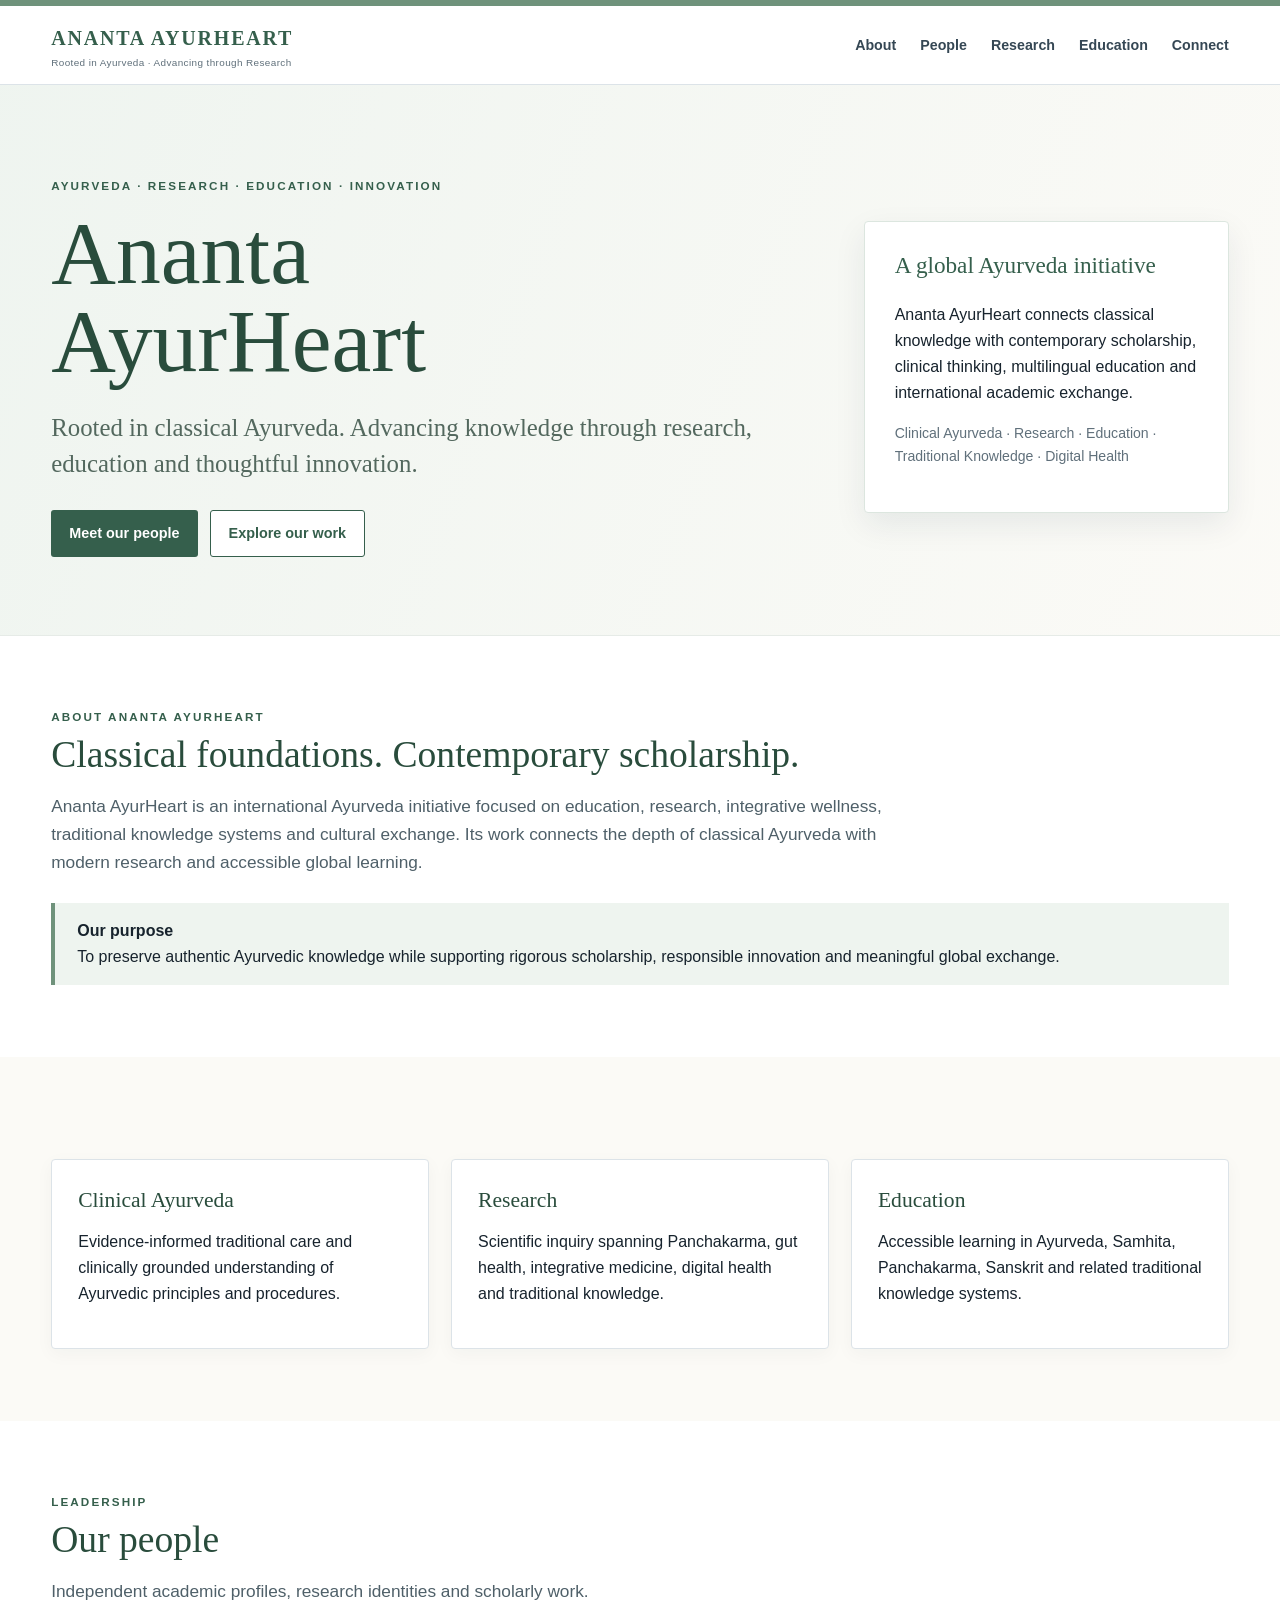
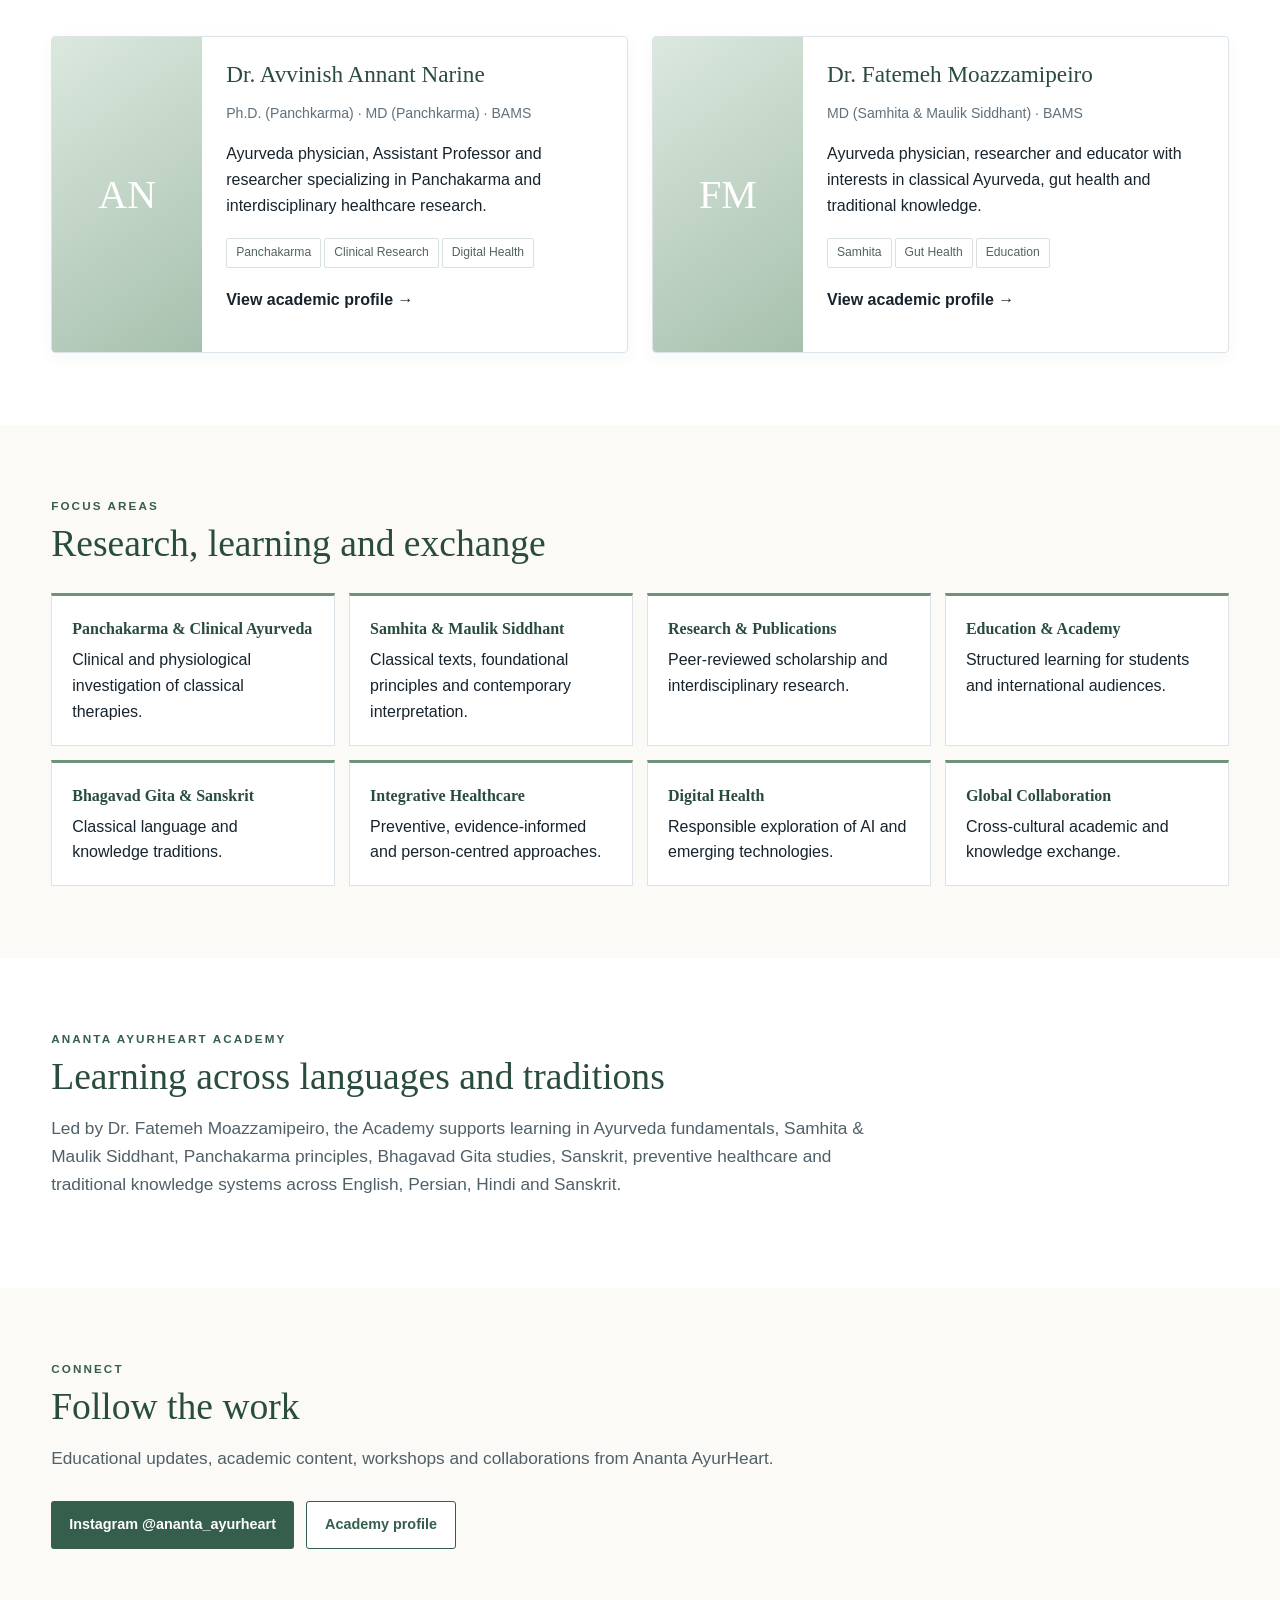
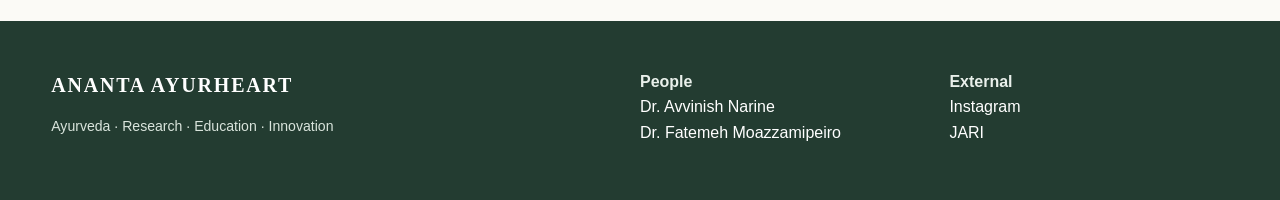
==== index.html @ 085b6bf8 "Add files via upload" ====
<!doctype html><html lang="en"><head><meta charset="utf-8"><meta name="viewport" content="width=device-width,initial-scale=1"><title>Ananta AyurHeart | Ayurveda, Research, Education & Innovation</title><meta name="description" content="Ananta AyurHeart is an Ayurveda initiative advancing education, research, integrative wellness, traditional knowledge and international academic exchange."><link rel="canonical" href="https://ananta-ayurheart.pages.dev/"><link rel="stylesheet" href="styles.css"><meta property="og:title" content="Ananta AyurHeart"><meta property="og:description" content="Rooted in Ayurveda. Advancing through research, education and innovation."><meta property="og:type" content="website"><meta property="og:url" content="https://ananta-ayurheart.pages.dev/"><script type="application/ld+json">{"@context":"https://schema.org","@type":"Organization","@id":"https://ananta-ayurheart.pages.dev/#organization","name":"Ananta AyurHeart","url":"https://ananta-ayurheart.pages.dev/","description":"Ayurveda initiative focused on education, research, integrative wellness, traditional knowledge and international academic exchange.","sameAs":["https://www.instagram.com/ananta_ayurheart/"],"founder":{"@id":"https://ananta-ayurheart.pages.dev/fatemeh-moazzamipeiro.html#person"},"member":[{"@id":"https://ananta-ayurheart.pages.dev/avvinish-annant-narine.html#person"},{"@id":"https://ananta-ayurheart.pages.dev/fatemeh-moazzamipeiro.html#person"}]}</script></head><body><div class="topbar"></div><nav class="nav"><div class="wrap navin"><a class="brand" href="index.html">ANANTA AYURHEART<small>Rooted in Ayurveda · Advancing through Research</small></a><div class="navlinks"><a href="#about">About</a><a href="#people">People</a><a href="#research">Research</a><a href="#academy">Education</a><a href="#contact">Connect</a></div></div></nav><header class="hero"><div class="wrap hero-grid"><div><div class="eyebrow">Ayurveda · Research · Education · Innovation</div><h1>Ananta<br>AyurHeart</h1><p class="deck">Rooted in classical Ayurveda. Advancing knowledge through research, education and thoughtful innovation.</p><div class="btns"><a class="btn" href="#people">Meet our people</a><a class="btn alt" href="#research">Explore our work</a></div></div><aside class="hero-panel"><h3>A global Ayurveda initiative</h3><p>Ananta AyurHeart connects classical knowledge with contemporary scholarship, clinical thinking, multilingual education and international academic exchange.</p><p class="small">Clinical Ayurveda · Research · Education · Traditional Knowledge · Digital Health</p></aside></div></header><main><section id="about"><div class="wrap"><div class="eyebrow">About Ananta AyurHeart</div><h2 class="section-title">Classical foundations. Contemporary scholarship.</h2><p class="lead">Ananta AyurHeart is an international Ayurveda initiative focused on education, research, integrative wellness, traditional knowledge systems and cultural exchange. Its work connects the depth of classical Ayurveda with modern research and accessible global learning.</p><div class="quote"><b>Our purpose</b><br>To preserve authentic Ayurvedic knowledge while supporting rigorous scholarship, responsible innovation and meaningful global exchange.</div></div></section><section class="soft"><div class="wrap"><div class="grid3"><div class="card"><h3>Clinical Ayurveda</h3><p>Evidence-informed traditional care and clinically grounded understanding of Ayurvedic principles and procedures.</p></div><div class="card"><h3>Research</h3><p>Scientific inquiry spanning Panchakarma, gut health, integrative medicine, digital health and traditional knowledge.</p></div><div class="card"><h3>Education</h3><p>Accessible learning in Ayurveda, Samhita, Panchakarma, Sanskrit and related traditional knowledge systems.</p></div></div></div></section><section id="people"><div class="wrap"><div class="eyebrow">Leadership</div><h2 class="section-title">Our people</h2><p class="lead">Independent academic profiles, research identities and scholarly work.</p><div class="people"><div class="card person-card"><div class="person-photo">AN</div><div class="person-copy"><h3>Dr. Avvinish Annant Narine</h3><p class="small">Ph.D. (Panchkarma) · MD (Panchkarma) · BAMS</p><p>Ayurveda physician, Assistant Professor and researcher specializing in Panchakarma and interdisciplinary healthcare research.</p><span class="tag">Panchakarma</span><span class="tag">Clinical Research</span><span class="tag">Digital Health</span><p><a href="avvinish-annant-narine.html"><b>View academic profile →</b></a></p></div></div><div class="card person-card"><div class="person-photo">FM</div><div class="person-copy"><h3>Dr. Fatemeh Moazzamipeiro</h3><p class="small">MD (Samhita & Maulik Siddhant) · BAMS</p><p>Ayurveda physician, researcher and educator with interests in classical Ayurveda, gut health and traditional knowledge.</p><span class="tag">Samhita</span><span class="tag">Gut Health</span><span class="tag">Education</span><p><a href="fatemeh-moazzamipeiro.html"><b>View academic profile →</b></a></p></div></div></div></div></section><section id="research" class="soft"><div class="wrap"><div class="eyebrow">Focus areas</div><h2 class="section-title">Research, learning and exchange</h2><div class="focus-grid"><div class="focus"><b>Panchakarma & Clinical Ayurveda</b>Clinical and physiological investigation of classical therapies.</div><div class="focus"><b>Samhita & Maulik Siddhant</b>Classical texts, foundational principles and contemporary interpretation.</div><div class="focus"><b>Research & Publications</b>Peer-reviewed scholarship and interdisciplinary research.</div><div class="focus"><b>Education & Academy</b>Structured learning for students and international audiences.</div><div class="focus"><b>Bhagavad Gita & Sanskrit</b>Classical language and knowledge traditions.</div><div class="focus"><b>Integrative Healthcare</b>Preventive, evidence-informed and person-centred approaches.</div><div class="focus"><b>Digital Health</b>Responsible exploration of AI and emerging technologies.</div><div class="focus"><b>Global Collaboration</b>Cross-cultural academic and knowledge exchange.</div></div></div></section><section id="academy"><div class="wrap"><div class="eyebrow">Ananta AyurHeart Academy</div><h2 class="section-title">Learning across languages and traditions</h2><p class="lead">Led by Dr. Fatemeh Moazzamipeiro, the Academy supports learning in Ayurveda fundamentals, Samhita & Maulik Siddhant, Panchakarma principles, Bhagavad Gita studies, Sanskrit, preventive healthcare and traditional knowledge systems across English, Persian, Hindi and Sanskrit.</p></div></section><section id="contact" class="soft"><div class="wrap"><div class="eyebrow">Connect</div><h2 class="section-title">Follow the work</h2><p class="lead">Educational updates, academic content, workshops and collaborations from Ananta AyurHeart.</p><div class="btns"><a class="btn" href="https://www.instagram.com/ananta_ayurheart/" rel="me">Instagram @ananta_ayurheart</a><a class="btn alt" href="https://jari.science/index.php/jari/academy">Academy profile</a></div></div></section></main><footer class="footer"><div class="wrap footgrid"><div><div class="brand" style="color:white">ANANTA AYURHEART</div><p class="small" style="color:#d9e4dc">Ayurveda · Research · Education · Innovation</p></div><div><b>People</b><br><a href="avvinish-annant-narine.html">Dr. Avvinish Narine</a><br><a href="fatemeh-moazzamipeiro.html">Dr. Fatemeh Moazzamipeiro</a></div><div><b>External</b><br><a href="https://www.instagram.com/ananta_ayurheart/">Instagram</a><br><a href="https://jari.science/">JARI</a></div></div></footer></body></html>
---- styles.css ----
:root{--green:#6f927b;--green-deep:#355f4c;--green-pale:#eef4ef;--blue:#0d4f87;--blue-deep:#07365e;--blue-pale:#eef5fb;--ink:#17232d;--muted:#60707b;--paper:#fff;--cream:#fbfaf6;--line:#dce3e8;--gold:#b59a62;--shadow:0 12px 32px rgba(19,43,60,.08)}*{box-sizing:border-box}html{scroll-behavior:smooth}body{margin:0;font-family:Arial,Helvetica,sans-serif;color:var(--ink);background:#fff;line-height:1.62}a{color:inherit;text-decoration:none}a:hover{text-decoration:underline}.wrap{width:min(1180px,92%);margin:auto}.topbar{height:6px;background:var(--green)}.profile-page .topbar{background:var(--blue)}.nav{position:sticky;top:0;z-index:30;background:rgba(255,255,255,.97);border-bottom:1px solid var(--line);backdrop-filter:blur(12px)}.navin{min-height:76px;display:flex;align-items:center;justify-content:space-between;gap:28px}.brand{font-family:Georgia,serif;font-size:1.25rem;letter-spacing:.09em;color:var(--green-deep);font-weight:700}.profile-page .brand{color:var(--blue-deep)}.brand small{display:block;font:500 .62rem Arial,sans-serif;letter-spacing:.04em;color:var(--muted);margin-top:2px}.navlinks{display:flex;gap:24px;font-size:.89rem;font-weight:600;color:#354754}.navlinks a{padding:28px 0 24px;border-bottom:3px solid transparent}.navlinks a:hover{border-color:var(--green);text-decoration:none}.profile-page .navlinks a:hover{border-color:var(--blue)}.hero{background:linear-gradient(110deg,rgba(238,244,239,.96),rgba(251,250,246,.94));padding:92px 0 78px;border-bottom:1px solid #e6ebe7}.hero-grid{display:grid;grid-template-columns:1.35fr .65fr;gap:54px;align-items:center}.eyebrow{text-transform:uppercase;letter-spacing:.18em;font-size:.73rem;font-weight:800;color:var(--green-deep)}.hero h1{font:500 clamp(3.2rem,7vw,6.5rem)/.98 Georgia,serif;color:#294c3c;margin:.15em 0}.hero .deck{font:400 clamp(1.2rem,2vw,1.55rem)/1.45 Georgia,serif;color:#53685e;max-width:760px}.hero-panel{background:white;border:1px solid #dce6df;border-radius:4px;padding:30px;box-shadow:var(--shadow)}.hero-panel h3{font:500 1.45rem Georgia,serif;color:var(--green-deep);margin-top:0}.btns{display:flex;gap:12px;flex-wrap:wrap;margin-top:28px}.btn{display:inline-flex;align-items:center;gap:7px;padding:11px 18px;border-radius:3px;background:var(--green-deep);color:white;font-weight:700;font-size:.9rem}.btn.alt{background:white;color:var(--green-deep);border:1px solid var(--green-deep)}section{padding:72px 0}.soft{background:var(--cream)}.section-title{font:500 2.35rem Georgia,serif;color:#294c3c;margin:.15em 0 .3em}.lead{font-size:1.08rem;color:#4f6069;max-width:850px}.grid3{display:grid;grid-template-columns:repeat(3,1fr);gap:22px;margin-top:30px}.card{border:1px solid var(--line);background:white;border-radius:4px;padding:26px;box-shadow:0 5px 18px rgba(25,45,58,.04)}.card h3{font:500 1.35rem Georgia,serif;color:#294c3c;margin:.1em 0 .55em}.people{display:grid;grid-template-columns:1fr 1fr;gap:24px;margin-top:30px}.person-card{display:grid;grid-template-columns:150px 1fr;gap:24px;padding:0;overflow:hidden}.person-photo,.profile-photo{background:linear-gradient(145deg,#dbe8de,#a7c0ae);display:flex;align-items:center;justify-content:center;color:white;font:500 2.5rem Georgia,serif}.person-photo{min-height:230px}.person-copy{padding:24px 24px 24px 0}.person-copy h3{font:500 1.45rem Georgia,serif;margin:0;color:#294c3c}.small{font-size:.88rem;color:var(--muted)}.tag{display:inline-block;padding:4px 9px;border:1px solid #d8e1db;border-radius:2px;font-size:.76rem;margin:3px 3px 3px 0;color:#50665a}.focus-grid{display:grid;grid-template-columns:repeat(4,1fr);gap:14px;margin-top:28px}.focus{border-top:3px solid var(--green);padding:20px;background:#fff;border-left:1px solid var(--line);border-right:1px solid var(--line);border-bottom:1px solid var(--line)}.focus b{display:block;font-family:Georgia,serif;color:#294c3c;margin-bottom:5px}.quote{border-left:4px solid var(--green);padding:15px 22px;background:var(--green-pale);margin-top:26px}.footer{background:#233c31;color:#e9f0eb;padding:48px 0}.footer a{color:white}.footgrid{display:grid;grid-template-columns:2fr 1fr 1fr;gap:30px}
/* Stanford-inspired profile architecture */.profile-page{background:#fff}.profile-mast{background:linear-gradient(115deg,var(--blue-deep),var(--blue));color:white;padding:46px 0 38px}.crumb{font-size:.82rem;opacity:.82;margin-bottom:14px}.profile-mast h1{font:500 clamp(2.4rem,5vw,4.4rem)/1.05 Georgia,serif;margin:.08em 0}.profile-mast .subtitle{font-size:1.08rem;opacity:.95}.profile-shell{display:grid;grid-template-columns:300px 1fr;gap:48px;align-items:start;padding-top:46px}.profile-photo{width:100%;aspect-ratio:4/5;background:linear-gradient(145deg,#d8e8f5,#79a9cf);font-size:4rem;border:1px solid #d2dfe9}.photo-note{font-size:.76rem;color:#7a8790;margin-top:8px}.facts{border-top:4px solid var(--blue);margin-top:22px}.fact{padding:13px 0;border-bottom:1px solid var(--line);font-size:.92rem}.fact b{display:block;text-transform:uppercase;letter-spacing:.08em;color:var(--blue-deep);font-size:.72rem;margin-bottom:2px}.profile-links{display:grid;grid-template-columns:1fr 1fr;gap:8px;margin-top:18px}.profile-link{border:1px solid #cbd9e4;padding:9px 10px;font-size:.78rem;font-weight:700;color:var(--blue);text-align:center;border-radius:3px}.profile-link:hover{background:var(--blue-pale);text-decoration:none}.profile-content{min-width:0}.profile-intro{font:400 1.2rem/1.65 Georgia,serif;color:#364b59;border-bottom:1px solid var(--line);padding-bottom:28px}.tabs{display:flex;gap:24px;border-bottom:1px solid var(--line);position:sticky;top:76px;background:#fff;z-index:15;padding-top:3px;overflow:auto}.tabs a{white-space:nowrap;padding:15px 0 12px;font-size:.83rem;font-weight:700;color:#4d6170;border-bottom:3px solid transparent}.tabs a:hover{border-color:var(--blue);text-decoration:none;color:var(--blue)}.profile-content h2{font:500 1.9rem Georgia,serif;color:var(--blue-deep);margin:1.8em 0 .55em;padding-top:6px}.profile-content h3{font:500 1.2rem Georgia,serif;color:#274e6c}.research-list{display:grid;grid-template-columns:1fr 1fr;gap:10px 28px;padding:0;list-style:none}.research-list li{padding-left:18px;position:relative}.research-list li:before{content:'•';position:absolute;left:0;color:var(--blue);font-weight:900}.pub{padding:18px 0;border-bottom:1px solid var(--line)}.pub b{display:block;color:#243d50}.pub-meta{font-size:.87rem;color:var(--muted);margin-top:3px}.profile-page .footer{background:var(--blue-deep)}@media(max-width:850px){.navlinks{display:none}.hero-grid,.grid3,.people,.focus-grid,.profile-shell,.footgrid{grid-template-columns:1fr}.hero{padding:60px 0}.hero-panel{display:none}.person-card{grid-template-columns:110px 1fr}.person-photo{min-height:190px}.profile-shell{gap:20px}.profile-photo{max-width:280px}.tabs{top:76px}.research-list{grid-template-columns:1fr}}@media(max-width:520px){.person-card{grid-template-columns:1fr}.person-photo{min-height:260px}.person-copy{padding:22px}.profile-links{grid-template-columns:1fr}.hero h1{font-size:3.2rem}}
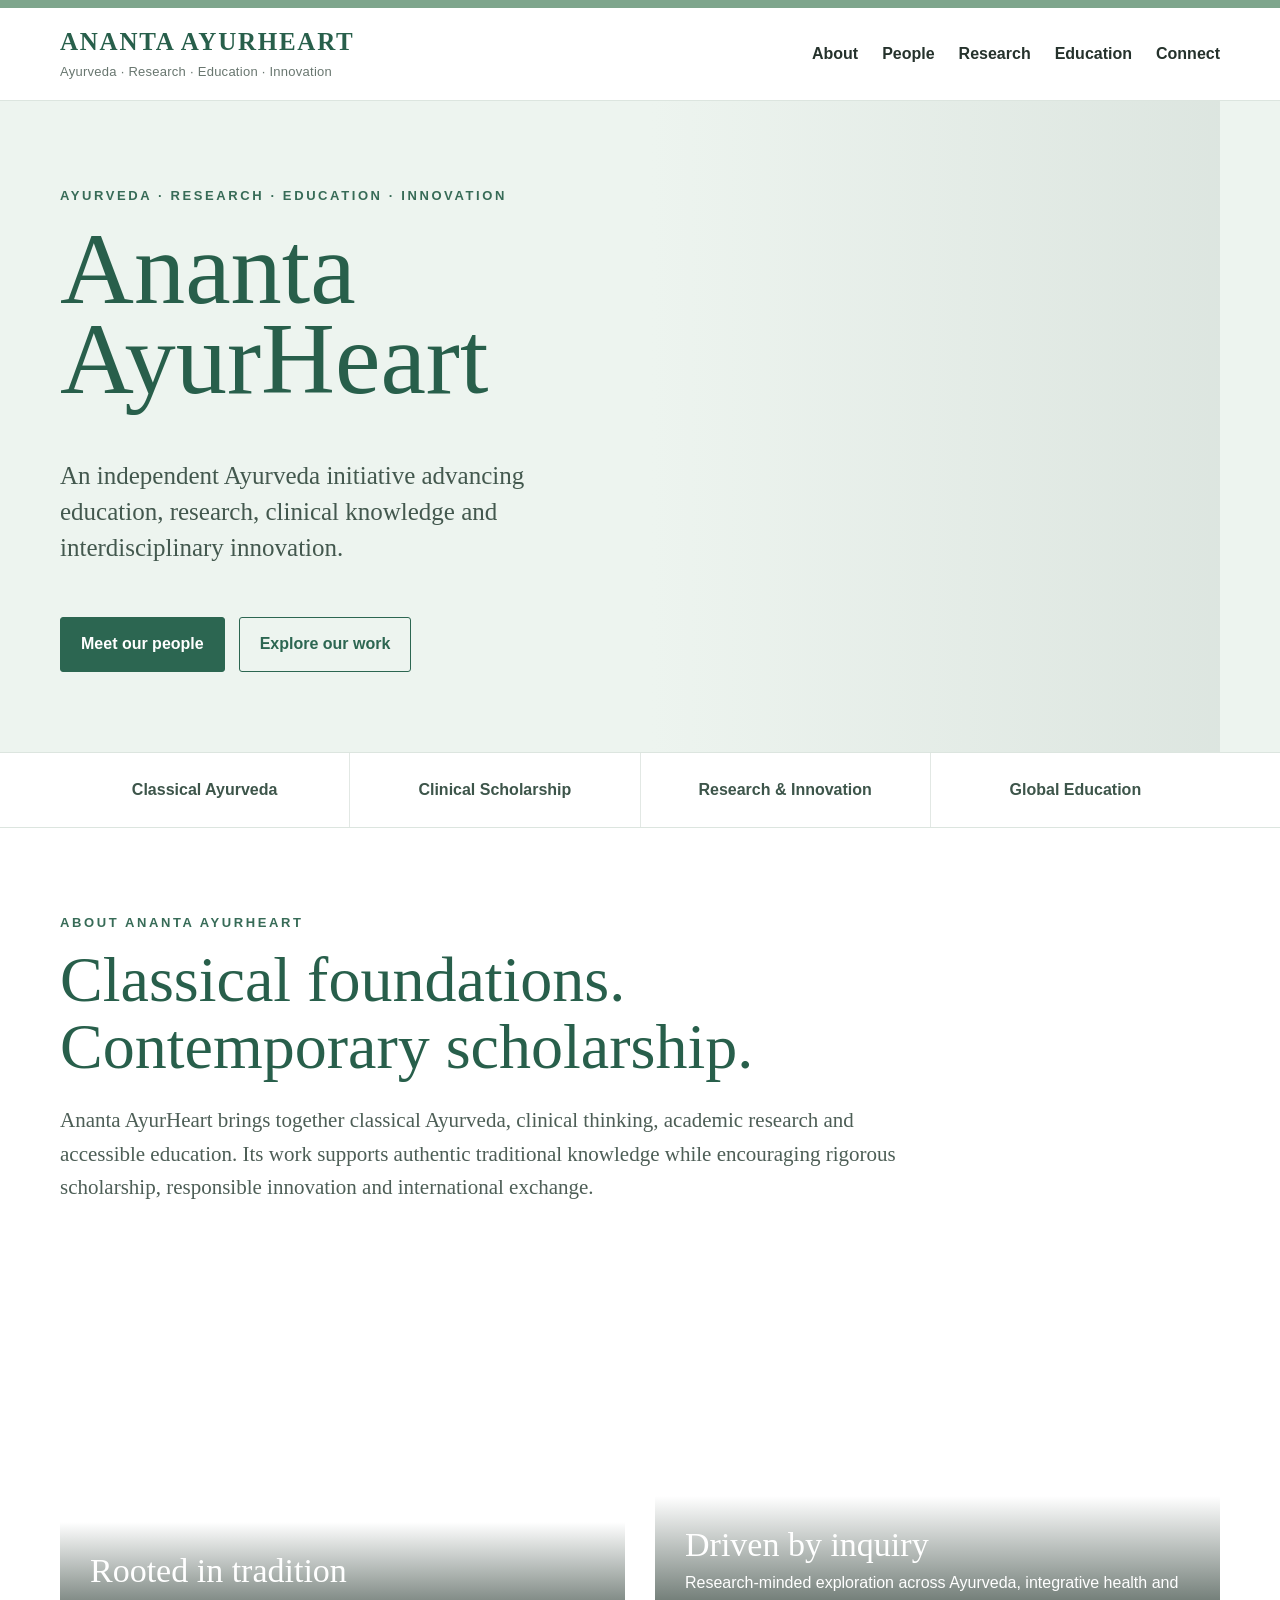
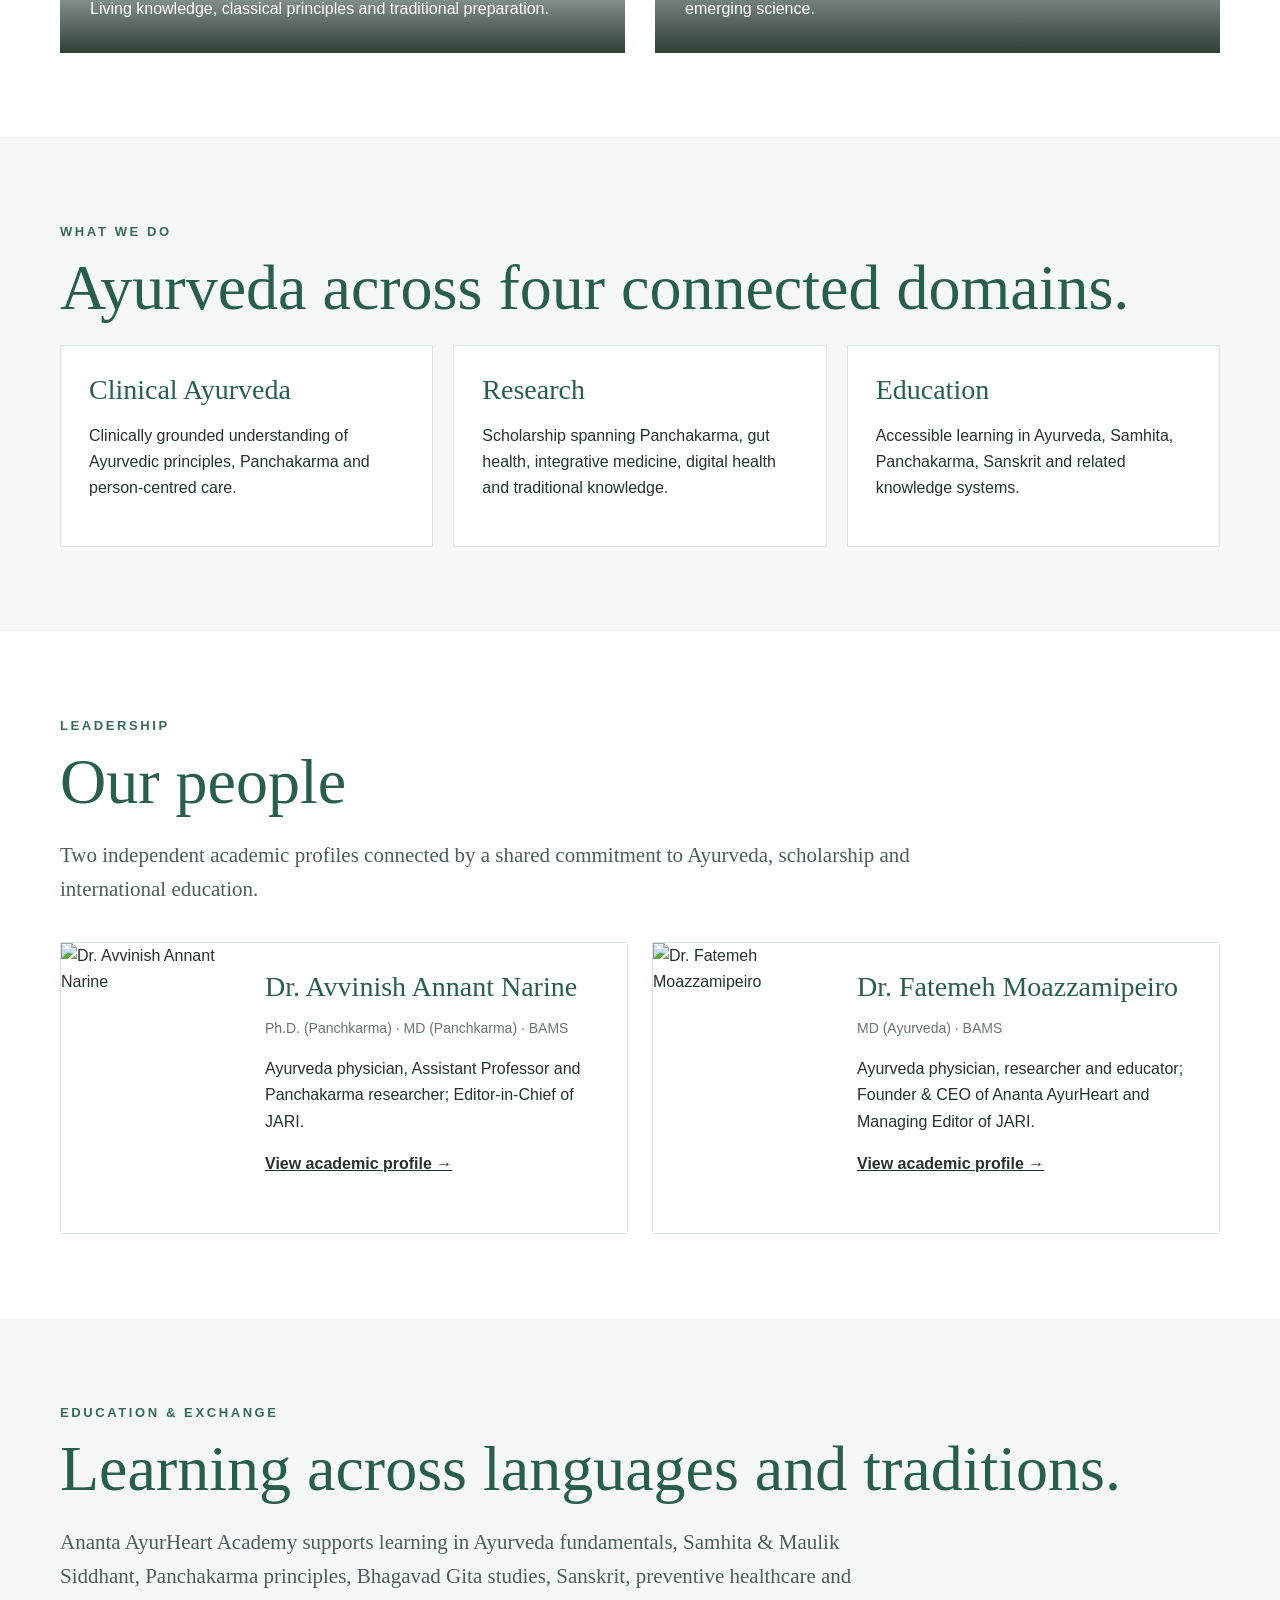
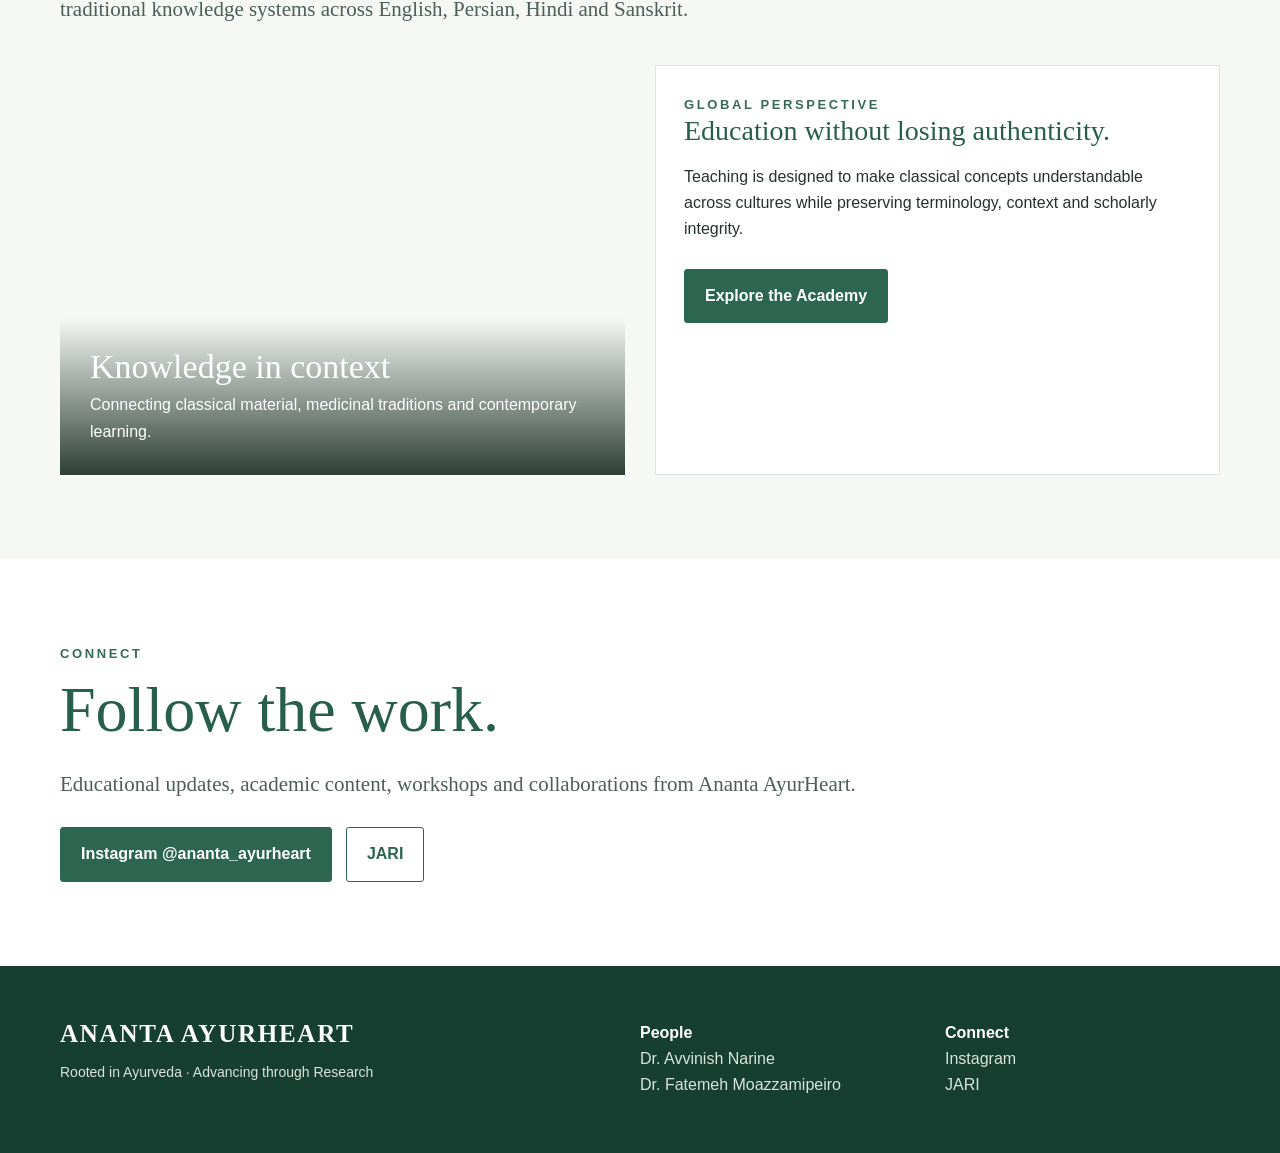
==== commit ea212fe7: "Deploy Ananta AyurHeart V5" ====
--- a/index.html
+++ b/index.html
@@ -1 +1 @@
-<!doctype html><html lang="en"><head><meta charset="utf-8"><meta name="viewport" content="width=device-width,initial-scale=1"><title>Ananta AyurHeart | Ayurveda, Research, Education & Innovation</title><meta name="description" content="Ananta AyurHeart is an Ayurveda initiative advancing education, research, integrative wellness, traditional knowledge and international academic exchange."><link rel="canonical" href="https://ananta-ayurheart.pages.dev/"><link rel="stylesheet" href="styles.css"><meta property="og:title" content="Ananta AyurHeart"><meta property="og:description" content="Rooted in Ayurveda. Advancing through research, education and innovation."><meta property="og:type" content="website"><meta property="og:url" content="https://ananta-ayurheart.pages.dev/"><script type="application/ld+json">{"@context":"https://schema.org","@type":"Organization","@id":"https://ananta-ayurheart.pages.dev/#organization","name":"Ananta AyurHeart","url":"https://ananta-ayurheart.pages.dev/","description":"Ayurveda initiative focused on education, research, integrative wellness, traditional knowledge and international academic exchange.","sameAs":["https://www.instagram.com/ananta_ayurheart/"],"founder":{"@id":"https://ananta-ayurheart.pages.dev/fatemeh-moazzamipeiro.html#person"},"member":[{"@id":"https://ananta-ayurheart.pages.dev/avvinish-annant-narine.html#person"},{"@id":"https://ananta-ayurheart.pages.dev/fatemeh-moazzamipeiro.html#person"}]}</script></head><body><div class="topbar"></div><nav class="nav"><div class="wrap navin"><a class="brand" href="index.html">ANANTA AYURHEART<small>Rooted in Ayurveda · Advancing through Research</small></a><div class="navlinks"><a href="#about">About</a><a href="#people">People</a><a href="#research">Research</a><a href="#academy">Education</a><a href="#contact">Connect</a></div></div></nav><header class="hero"><div class="wrap hero-grid"><div><div class="eyebrow">Ayurveda · Research · Education · Innovation</div><h1>Ananta<br>AyurHeart</h1><p class="deck">Rooted in classical Ayurveda. Advancing knowledge through research, education and thoughtful innovation.</p><div class="btns"><a class="btn" href="#people">Meet our people</a><a class="btn alt" href="#research">Explore our work</a></div></div><aside class="hero-panel"><h3>A global Ayurveda initiative</h3><p>Ananta AyurHeart connects classical knowledge with contemporary scholarship, clinical thinking, multilingual education and international academic exchange.</p><p class="small">Clinical Ayurveda · Research · Education · Traditional Knowledge · Digital Health</p></aside></div></header><main><section id="about"><div class="wrap"><div class="eyebrow">About Ananta AyurHeart</div><h2 class="section-title">Classical foundations. Contemporary scholarship.</h2><p class="lead">Ananta AyurHeart is an international Ayurveda initiative focused on education, research, integrative wellness, traditional knowledge systems and cultural exchange. Its work connects the depth of classical Ayurveda with modern research and accessible global learning.</p><div class="quote"><b>Our purpose</b><br>To preserve authentic Ayurvedic knowledge while supporting rigorous scholarship, responsible innovation and meaningful global exchange.</div></div></section><section class="soft"><div class="wrap"><div class="grid3"><div class="card"><h3>Clinical Ayurveda</h3><p>Evidence-informed traditional care and clinically grounded understanding of Ayurvedic principles and procedures.</p></div><div class="card"><h3>Research</h3><p>Scientific inquiry spanning Panchakarma, gut health, integrative medicine, digital health and traditional knowledge.</p></div><div class="card"><h3>Education</h3><p>Accessible learning in Ayurveda, Samhita, Panchakarma, Sanskrit and related traditional knowledge systems.</p></div></div></div></section><section id="people"><div class="wrap"><div class="eyebrow">Leadership</div><h2 class="section-title">Our people</h2><p class="lead">Independent academic profiles, research identities and scholarly work.</p><div class="people"><div class="card person-card"><div class="person-photo">AN</div><div class="person-copy"><h3>Dr. Avvinish Annant Narine</h3><p class="small">Ph.D. (Panchkarma) · MD (Panchkarma) · BAMS</p><p>Ayurveda physician, Assistant Professor and researcher specializing in Panchakarma and interdisciplinary healthcare research.</p><span class="tag">Panchakarma</span><span class="tag">Clinical Research</span><span class="tag">Digital Health</span><p><a href="avvinish-annant-narine.html"><b>View academic profile →</b></a></p></div></div><div class="card person-card"><div class="person-photo">FM</div><div class="person-copy"><h3>Dr. Fatemeh Moazzamipeiro</h3><p class="small">MD (Samhita & Maulik Siddhant) · BAMS</p><p>Ayurveda physician, researcher and educator with interests in classical Ayurveda, gut health and traditional knowledge.</p><span class="tag">Samhita</span><span class="tag">Gut Health</span><span class="tag">Education</span><p><a href="fatemeh-moazzamipeiro.html"><b>View academic profile →</b></a></p></div></div></div></div></section><section id="research" class="soft"><div class="wrap"><div class="eyebrow">Focus areas</div><h2 class="section-title">Research, learning and exchange</h2><div class="focus-grid"><div class="focus"><b>Panchakarma & Clinical Ayurveda</b>Clinical and physiological investigation of classical therapies.</div><div class="focus"><b>Samhita & Maulik Siddhant</b>Classical texts, foundational principles and contemporary interpretation.</div><div class="focus"><b>Research & Publications</b>Peer-reviewed scholarship and interdisciplinary research.</div><div class="focus"><b>Education & Academy</b>Structured learning for students and international audiences.</div><div class="focus"><b>Bhagavad Gita & Sanskrit</b>Classical language and knowledge traditions.</div><div class="focus"><b>Integrative Healthcare</b>Preventive, evidence-informed and person-centred approaches.</div><div class="focus"><b>Digital Health</b>Responsible exploration of AI and emerging technologies.</div><div class="focus"><b>Global Collaboration</b>Cross-cultural academic and knowledge exchange.</div></div></div></section><section id="academy"><div class="wrap"><div class="eyebrow">Ananta AyurHeart Academy</div><h2 class="section-title">Learning across languages and traditions</h2><p class="lead">Led by Dr. Fatemeh Moazzamipeiro, the Academy supports learning in Ayurveda fundamentals, Samhita & Maulik Siddhant, Panchakarma principles, Bhagavad Gita studies, Sanskrit, preventive healthcare and traditional knowledge systems across English, Persian, Hindi and Sanskrit.</p></div></section><section id="contact" class="soft"><div class="wrap"><div class="eyebrow">Connect</div><h2 class="section-title">Follow the work</h2><p class="lead">Educational updates, academic content, workshops and collaborations from Ananta AyurHeart.</p><div class="btns"><a class="btn" href="https://www.instagram.com/ananta_ayurheart/" rel="me">Instagram @ananta_ayurheart</a><a class="btn alt" href="https://jari.science/index.php/jari/academy">Academy profile</a></div></div></section></main><footer class="footer"><div class="wrap footgrid"><div><div class="brand" style="color:white">ANANTA AYURHEART</div><p class="small" style="color:#d9e4dc">Ayurveda · Research · Education · Innovation</p></div><div><b>People</b><br><a href="avvinish-annant-narine.html">Dr. Avvinish Narine</a><br><a href="fatemeh-moazzamipeiro.html">Dr. Fatemeh Moazzamipeiro</a></div><div><b>External</b><br><a href="https://www.instagram.com/ananta_ayurheart/">Instagram</a><br><a href="https://jari.science/">JARI</a></div></div></footer></body></html>+<!doctype html><html lang="en"><head><meta charset="utf-8"><meta name="viewport" content="width=device-width,initial-scale=1"><title>Ananta AyurHeart | Ayurveda Research, Education & Innovation</title><meta name="description" content="Ananta AyurHeart is an independent Ayurveda initiative advancing education, research, clinical knowledge, traditional knowledge and interdisciplinary innovation."><link rel="canonical" href="https://ananta-ayurheart.pages.dev/"><link rel="stylesheet" href="styles.css"><meta property="og:title" content="Ananta AyurHeart"><meta property="og:description" content="Rooted in Ayurveda. Advancing through research, education and innovation."><meta property="og:type" content="website"><meta property="og:url" content="https://ananta-ayurheart.pages.dev/"><meta property="og:image" content="https://images.unsplash.com/photo-1768729340164-7d83fe18384d?auto=format&fit=crop&fm=jpg&q=82&w=1800"><script type="application/ld+json">{"@context": "https://schema.org", "@type": "Organization", "@id": "https://ananta-ayurheart.pages.dev/#organization", "name": "Ananta AyurHeart", "url": "https://ananta-ayurheart.pages.dev/", "description": "Independent Ayurveda initiative advancing education, research, clinical knowledge and interdisciplinary innovation.", "sameAs": ["https://www.instagram.com/ananta_ayurheart/"], "founder": {"@id": "https://ananta-ayurheart.pages.dev/people/fatemeh-moazzamipeiro/#person"}, "member": [{"@id": "https://ananta-ayurheart.pages.dev/people/avvinish-annant-narine/#person"}, {"@id": "https://ananta-ayurheart.pages.dev/people/fatemeh-moazzamipeiro/#person"}]}</script></head><body><div class="topbar"></div><nav class="nav"><div class="wrap navin"><a class="brand" href="index.html">ANANTA AYURHEART<small>Ayurveda · Research · Education · Innovation</small></a><div class="navlinks"><a href="index.html#about">About</a><a href="index.html#people">People</a><a href="index.html#research">Research</a><a href="index.html#academy">Education</a><a href="index.html#contact">Connect</a></div></div></nav><header class="hero"><div class="wrap hero-grid"><div class="hero-copy"><div class="eyebrow">Ayurveda · Research · Education · Innovation</div><h1>Ananta<br>AyurHeart</h1><p class="deck">An independent Ayurveda initiative advancing education, research, clinical knowledge and interdisciplinary innovation.</p><div class="btns"><a class="btn" href="#people">Meet our people</a><a class="btn alt" href="#research">Explore our work</a></div></div><div class="hero-image" role="img" aria-label="Turmeric roots, leaves and powder representing Ayurveda" style="background-image:url('https://images.unsplash.com/photo-1768729340164-7d83fe18384d?auto=format&fit=crop&fm=jpg&q=82&w=1800')"></div></div></header><div class="trust"><div class="wrap"><div>Classical Ayurveda</div><div>Clinical Scholarship</div><div>Research & Innovation</div><div>Global Education</div></div></div><main><section id="about"><div class="wrap"><div class="eyebrow">About Ananta AyurHeart</div><h2 class="section-title">Classical foundations.<br>Contemporary scholarship.</h2><p class="lead">Ananta AyurHeart brings together classical Ayurveda, clinical thinking, academic research and accessible education. Its work supports authentic traditional knowledge while encouraging rigorous scholarship, responsible innovation and international exchange.</p><div class="editorial-grid"><div class="image-card" style="background-image:url('https://images.unsplash.com/photo-1768729340731-85e386e62529?auto=format&fit=crop&fm=jpg&q=80&w=1200')"><div class="caption"><h3>Rooted in tradition</h3><div>Living knowledge, classical principles and traditional preparation.</div></div></div><div class="image-card" style="background-image:url('https://images.unsplash.com/photo-1631556760585-2e846196d5a9?auto=format&fit=crop&fm=jpg&q=80&w=1200')"><div class="caption"><h3>Driven by inquiry</h3><div>Research-minded exploration across Ayurveda, integrative health and emerging science.</div></div></div></div></div></section><section class="soft" id="research"><div class="wrap"><div class="eyebrow">What we do</div><h2 class="section-title">Ayurveda across four connected domains.</h2><div class="grid3"><div class="card"><h3>Clinical Ayurveda</h3><p>Clinically grounded understanding of Ayurvedic principles, Panchakarma and person-centred care.</p></div><div class="card"><h3>Research</h3><p>Scholarship spanning Panchakarma, gut health, integrative medicine, digital health and traditional knowledge.</p></div><div class="card"><h3>Education</h3><p>Accessible learning in Ayurveda, Samhita, Panchakarma, Sanskrit and related knowledge systems.</p></div></div></div></section><section id="people"><div class="wrap"><div class="eyebrow">Leadership</div><h2 class="section-title">Our people</h2><p class="lead">Two independent academic profiles connected by a shared commitment to Ayurveda, scholarship and international education.</p><div class="people"><div class="card person-card"><div class="person-photo"><img src="assets/images/avvinish-annant-narine.jpg" alt="Dr. Avvinish Annant Narine"></div><div class="person-copy"><h3>Dr. Avvinish Annant Narine</h3><p class="small">Ph.D. (Panchkarma) · MD (Panchkarma) · BAMS</p><p>Ayurveda physician, Assistant Professor and Panchakarma researcher; Editor-in-Chief of JARI.</p><p><a href="people/avvinish-annant-narine/"><b>View academic profile →</b></a></p></div></div><div class="card person-card"><div class="person-photo"><img src="assets/images/fatemeh-moazzamipeiro.png" alt="Dr. Fatemeh Moazzamipeiro"></div><div class="person-copy"><h3>Dr. Fatemeh Moazzamipeiro</h3><p class="small">MD (Ayurveda) · BAMS</p><p>Ayurveda physician, researcher and educator; Founder & CEO of Ananta AyurHeart and Managing Editor of JARI.</p><p><a href="people/fatemeh-moazzamipeiro/"><b>View academic profile →</b></a></p></div></div></div></div></section><section id="academy" class="soft"><div class="wrap"><div class="eyebrow">Education & exchange</div><h2 class="section-title">Learning across languages and traditions.</h2><p class="lead">Ananta AyurHeart Academy supports learning in Ayurveda fundamentals, Samhita & Maulik Siddhant, Panchakarma principles, Bhagavad Gita studies, Sanskrit, preventive healthcare and traditional knowledge systems across English, Persian, Hindi and Sanskrit.</p><div class="editorial-grid"><div class="image-card" style="background-image:url('https://images.unsplash.com/photo-1509358271058-acd22cc93898?auto=format&fit=crop&fm=jpg&q=80&w=1200')"><div class="caption"><h3>Knowledge in context</h3><div>Connecting classical material, medicinal traditions and contemporary learning.</div></div></div><div class="card"><div class="eyebrow">Global perspective</div><h3>Education without losing authenticity.</h3><p>Teaching is designed to make classical concepts understandable across cultures while preserving terminology, context and scholarly integrity.</p><div class="btns"><a class="btn" href="https://jari.science/index.php/jari/academy">Explore the Academy</a></div></div></div></div></section><section id="contact"><div class="wrap"><div class="eyebrow">Connect</div><h2 class="section-title">Follow the work.</h2><p class="lead">Educational updates, academic content, workshops and collaborations from Ananta AyurHeart.</p><div class="btns"><a class="btn" href="https://www.instagram.com/ananta_ayurheart/" rel="me">Instagram @ananta_ayurheart</a><a class="btn alt" href="https://jari.science/">JARI</a></div></div></section></main><footer class="footer"><div class="wrap footgrid"><div><div class="brand" style="color:white">ANANTA AYURHEART</div><p class="small" style="color:#d9e4dc">Rooted in Ayurveda · Advancing through Research</p></div><div><b>People</b><br><a href="people/avvinish-annant-narine/">Dr. Avvinish Narine</a><br><a href="people/fatemeh-moazzamipeiro/">Dr. Fatemeh Moazzamipeiro</a></div><div><b>Connect</b><br><a href="https://www.instagram.com/ananta_ayurheart/">Instagram</a><br><a href="https://jari.science/">JARI</a></div></div></footer></body></html>
--- a/styles.css
+++ b/styles.css
@@ -1,2 +1,4 @@
-:root{--green:#6f927b;--green-deep:#355f4c;--green-pale:#eef4ef;--blue:#0d4f87;--blue-deep:#07365e;--blue-pale:#eef5fb;--ink:#17232d;--muted:#60707b;--paper:#fff;--cream:#fbfaf6;--line:#dce3e8;--gold:#b59a62;--shadow:0 12px 32px rgba(19,43,60,.08)}*{box-sizing:border-box}html{scroll-behavior:smooth}body{margin:0;font-family:Arial,Helvetica,sans-serif;color:var(--ink);background:#fff;line-height:1.62}a{color:inherit;text-decoration:none}a:hover{text-decoration:underline}.wrap{width:min(1180px,92%);margin:auto}.topbar{height:6px;background:var(--green)}.profile-page .topbar{background:var(--blue)}.nav{position:sticky;top:0;z-index:30;background:rgba(255,255,255,.97);border-bottom:1px solid var(--line);backdrop-filter:blur(12px)}.navin{min-height:76px;display:flex;align-items:center;justify-content:space-between;gap:28px}.brand{font-family:Georgia,serif;font-size:1.25rem;letter-spacing:.09em;color:var(--green-deep);font-weight:700}.profile-page .brand{color:var(--blue-deep)}.brand small{display:block;font:500 .62rem Arial,sans-serif;letter-spacing:.04em;color:var(--muted);margin-top:2px}.navlinks{display:flex;gap:24px;font-size:.89rem;font-weight:600;color:#354754}.navlinks a{padding:28px 0 24px;border-bottom:3px solid transparent}.navlinks a:hover{border-color:var(--green);text-decoration:none}.profile-page .navlinks a:hover{border-color:var(--blue)}.hero{background:linear-gradient(110deg,rgba(238,244,239,.96),rgba(251,250,246,.94));padding:92px 0 78px;border-bottom:1px solid #e6ebe7}.hero-grid{display:grid;grid-template-columns:1.35fr .65fr;gap:54px;align-items:center}.eyebrow{text-transform:uppercase;letter-spacing:.18em;font-size:.73rem;font-weight:800;color:var(--green-deep)}.hero h1{font:500 clamp(3.2rem,7vw,6.5rem)/.98 Georgia,serif;color:#294c3c;margin:.15em 0}.hero .deck{font:400 clamp(1.2rem,2vw,1.55rem)/1.45 Georgia,serif;color:#53685e;max-width:760px}.hero-panel{background:white;border:1px solid #dce6df;border-radius:4px;padding:30px;box-shadow:var(--shadow)}.hero-panel h3{font:500 1.45rem Georgia,serif;color:var(--green-deep);margin-top:0}.btns{display:flex;gap:12px;flex-wrap:wrap;margin-top:28px}.btn{display:inline-flex;align-items:center;gap:7px;padding:11px 18px;border-radius:3px;background:var(--green-deep);color:white;font-weight:700;font-size:.9rem}.btn.alt{background:white;color:var(--green-deep);border:1px solid var(--green-deep)}section{padding:72px 0}.soft{background:var(--cream)}.section-title{font:500 2.35rem Georgia,serif;color:#294c3c;margin:.15em 0 .3em}.lead{font-size:1.08rem;color:#4f6069;max-width:850px}.grid3{display:grid;grid-template-columns:repeat(3,1fr);gap:22px;margin-top:30px}.card{border:1px solid var(--line);background:white;border-radius:4px;padding:26px;box-shadow:0 5px 18px rgba(25,45,58,.04)}.card h3{font:500 1.35rem Georgia,serif;color:#294c3c;margin:.1em 0 .55em}.people{display:grid;grid-template-columns:1fr 1fr;gap:24px;margin-top:30px}.person-card{display:grid;grid-template-columns:150px 1fr;gap:24px;padding:0;overflow:hidden}.person-photo,.profile-photo{background:linear-gradient(145deg,#dbe8de,#a7c0ae);display:flex;align-items:center;justify-content:center;color:white;font:500 2.5rem Georgia,serif}.person-photo{min-height:230px}.person-copy{padding:24px 24px 24px 0}.person-copy h3{font:500 1.45rem Georgia,serif;margin:0;color:#294c3c}.small{font-size:.88rem;color:var(--muted)}.tag{display:inline-block;padding:4px 9px;border:1px solid #d8e1db;border-radius:2px;font-size:.76rem;margin:3px 3px 3px 0;color:#50665a}.focus-grid{display:grid;grid-template-columns:repeat(4,1fr);gap:14px;margin-top:28px}.focus{border-top:3px solid var(--green);padding:20px;background:#fff;border-left:1px solid var(--line);border-right:1px solid var(--line);border-bottom:1px solid var(--line)}.focus b{display:block;font-family:Georgia,serif;color:#294c3c;margin-bottom:5px}.quote{border-left:4px solid var(--green);padding:15px 22px;background:var(--green-pale);margin-top:26px}.footer{background:#233c31;color:#e9f0eb;padding:48px 0}.footer a{color:white}.footgrid{display:grid;grid-template-columns:2fr 1fr 1fr;gap:30px}
-/* Stanford-inspired profile architecture */.profile-page{background:#fff}.profile-mast{background:linear-gradient(115deg,var(--blue-deep),var(--blue));color:white;padding:46px 0 38px}.crumb{font-size:.82rem;opacity:.82;margin-bottom:14px}.profile-mast h1{font:500 clamp(2.4rem,5vw,4.4rem)/1.05 Georgia,serif;margin:.08em 0}.profile-mast .subtitle{font-size:1.08rem;opacity:.95}.profile-shell{display:grid;grid-template-columns:300px 1fr;gap:48px;align-items:start;padding-top:46px}.profile-photo{width:100%;aspect-ratio:4/5;background:linear-gradient(145deg,#d8e8f5,#79a9cf);font-size:4rem;border:1px solid #d2dfe9}.photo-note{font-size:.76rem;color:#7a8790;margin-top:8px}.facts{border-top:4px solid var(--blue);margin-top:22px}.fact{padding:13px 0;border-bottom:1px solid var(--line);font-size:.92rem}.fact b{display:block;text-transform:uppercase;letter-spacing:.08em;color:var(--blue-deep);font-size:.72rem;margin-bottom:2px}.profile-links{display:grid;grid-template-columns:1fr 1fr;gap:8px;margin-top:18px}.profile-link{border:1px solid #cbd9e4;padding:9px 10px;font-size:.78rem;font-weight:700;color:var(--blue);text-align:center;border-radius:3px}.profile-link:hover{background:var(--blue-pale);text-decoration:none}.profile-content{min-width:0}.profile-intro{font:400 1.2rem/1.65 Georgia,serif;color:#364b59;border-bottom:1px solid var(--line);padding-bottom:28px}.tabs{display:flex;gap:24px;border-bottom:1px solid var(--line);position:sticky;top:76px;background:#fff;z-index:15;padding-top:3px;overflow:auto}.tabs a{white-space:nowrap;padding:15px 0 12px;font-size:.83rem;font-weight:700;color:#4d6170;border-bottom:3px solid transparent}.tabs a:hover{border-color:var(--blue);text-decoration:none;color:var(--blue)}.profile-content h2{font:500 1.9rem Georgia,serif;color:var(--blue-deep);margin:1.8em 0 .55em;padding-top:6px}.profile-content h3{font:500 1.2rem Georgia,serif;color:#274e6c}.research-list{display:grid;grid-template-columns:1fr 1fr;gap:10px 28px;padding:0;list-style:none}.research-list li{padding-left:18px;position:relative}.research-list li:before{content:'•';position:absolute;left:0;color:var(--blue);font-weight:900}.pub{padding:18px 0;border-bottom:1px solid var(--line)}.pub b{display:block;color:#243d50}.pub-meta{font-size:.87rem;color:var(--muted);margin-top:3px}.profile-page .footer{background:var(--blue-deep)}@media(max-width:850px){.navlinks{display:none}.hero-grid,.grid3,.people,.focus-grid,.profile-shell,.footgrid{grid-template-columns:1fr}.hero{padding:60px 0}.hero-panel{display:none}.person-card{grid-template-columns:110px 1fr}.person-photo{min-height:190px}.profile-shell{gap:20px}.profile-photo{max-width:280px}.tabs{top:76px}.research-list{grid-template-columns:1fr}}@media(max-width:520px){.person-card{grid-template-columns:1fr}.person-photo{min-height:260px}.person-copy{padding:22px}.profile-links{grid-template-columns:1fr}.hero h1{font-size:3.2rem}}
+*{box-sizing:border-box}html{scroll-behavior:smooth}body{margin:0;color:#25322c;background:#fff;font:16px/1.65 -apple-system,BlinkMacSystemFont,"Segoe UI",Arial,sans-serif}a{color:inherit}img{max-width:100%;display:block}.wrap{width:min(1160px,92%);margin:auto}.topbar{height:8px;background:#7ea58c}.nav{background:#fff;border-bottom:1px solid #dce5df;position:sticky;top:0;z-index:10}.navin{min-height:92px;display:flex;align-items:center;justify-content:space-between;gap:24px}.brand{text-decoration:none;color:#285f4b;font:700 25px/1.1 Georgia,serif;letter-spacing:.07em}.brand small{display:block;margin-top:9px;color:#68766f;font:500 13px/1.2 Arial,sans-serif;letter-spacing:.02em}.navlinks{display:flex;gap:24px;font-weight:650}.navlinks a{text-decoration:none}.hero{background:#edf4ef}.hero-grid{display:grid;grid-template-columns:1.02fr .98fr;min-height:620px}.hero-copy{padding:84px 55px 80px 0;display:flex;flex-direction:column;justify-content:center}.eyebrow{text-transform:uppercase;letter-spacing:.2em;font-weight:800;font-size:13px;color:#376b57}.hero h1{font:500 clamp(62px,8vw,108px)/.87 Georgia,serif;color:#285f4b;margin:18px 0 30px}.deck{font:400 25px/1.45 Georgia,serif;color:#43584e;max-width:650px}.hero-image{min-height:620px;background-size:cover;background-position:center;position:relative}.hero-image:after{content:"";position:absolute;inset:0;background:linear-gradient(90deg,rgba(237,244,239,.12),rgba(30,60,47,.08))}.btns{display:flex;gap:14px;flex-wrap:wrap;margin-top:26px}.btn{display:inline-block;padding:13px 20px;border:1px solid #2c6651;background:#2c6651;color:white;text-decoration:none;font-weight:750;border-radius:3px}.btn.alt{background:transparent;color:#2c6651}.trust{border-top:1px solid #dce5df;border-bottom:1px solid #dce5df;background:#fff}.trust .wrap{display:grid;grid-template-columns:repeat(4,1fr);gap:1px;background:#e2e8e4}.trust div div{background:white;padding:24px;text-align:center;font-weight:700;color:#3d554a}section{padding:84px 0}.soft{background:#f6f8f6}.section-title{font:500 clamp(42px,5vw,68px)/1.05 Georgia,serif;color:#285f4b;margin:12px 0 24px}.lead{font:400 21px/1.6 Georgia,serif;max-width:850px;color:#4d5e56}.editorial-grid{display:grid;grid-template-columns:1fr 1fr;gap:30px;margin-top:38px}.image-card{min-height:410px;background-size:cover;background-position:center;position:relative;overflow:hidden}.image-card .caption{position:absolute;bottom:0;left:0;right:0;padding:30px;color:white;background:linear-gradient(transparent,rgba(10,30,20,.85))}.image-card h3{font:500 34px/1.1 Georgia,serif;margin:0 0 7px}.grid3{display:grid;grid-template-columns:repeat(3,1fr);gap:20px}.card{border:1px solid #dce5df;background:white;padding:28px}.card h3{font:500 28px/1.15 Georgia,serif;color:#285f4b;margin:0 0 12px}.people{display:grid;grid-template-columns:1fr 1fr;gap:24px;margin-top:35px}.person-card{display:grid;grid-template-columns:180px 1fr;gap:24px;padding:0;overflow:hidden}.person-photo img{width:100%;height:100%;min-height:290px;object-fit:cover}.person-copy{padding:28px 28px 24px 0}.tag{display:inline-block;background:#edf4ef;color:#285f4b;padding:5px 9px;margin:3px 4px 3px 0;font-size:12px;font-weight:700}.small{font-size:14px;color:#66756e}.footer{background:#173f31;color:white;padding:54px 0}.footgrid{display:grid;grid-template-columns:2fr 1fr 1fr;gap:30px}.footer a{color:#d9e4dc;text-decoration:none}
+/* Profiles */.profile-page{color:#263645}.profile-page .topbar{background:#0c5d91}.profile-page .brand{color:#083d63}.profile-page .nav{border-color:#d7e2e9}.profile-mast{background:linear-gradient(120deg,#073d63,#0d6ca5);color:white;padding:58px 0}.crumb{opacity:.78;margin-bottom:18px}.profile-mast h1{font:500 clamp(44px,6vw,76px)/1.02 Georgia,serif;margin:0 0 14px}.subtitle{font-size:21px;max-width:900px}.profile-shell{display:grid;grid-template-columns:300px 1fr;gap:58px;padding-top:55px;padding-bottom:80px}.profile-photo img{width:100%;aspect-ratio:1/1;object-fit:cover;border:1px solid #d7e2e9}.credentials{margin:18px 0 0;font-weight:750;color:#173f59}.facts{margin-top:22px;border-top:3px solid #0c5d91}.fact{padding:14px 0;border-bottom:1px solid #d7e2e9;font-size:14px}.fact b{display:block;color:#0b4f7b;margin-bottom:2px}.profile-links{display:flex;flex-wrap:wrap;gap:8px;margin-top:20px}.profile-link{border:1px solid #b9ccd8;color:#0b5f91;text-decoration:none;padding:8px 10px;font-size:13px;font-weight:750}.profile-intro{font:400 22px/1.55 Georgia,serif;border-bottom:1px solid #d7e2e9;padding-bottom:30px}.tabs{display:flex;flex-wrap:wrap;gap:8px;margin:28px 0 36px;position:sticky;top:100px;background:#fff;padding:10px 0;z-index:4}.tabs a{text-decoration:none;background:#edf4f8;color:#0b5684;padding:8px 11px;font-size:13px;font-weight:700}.profile-content section{padding:0 0 22px;margin-bottom:34px}.profile-content h2{font:500 36px/1.1 Georgia,serif;color:#0a507d;border-bottom:1px solid #d7e2e9;padding-bottom:10px}.profile-content h3{color:#234d67}.research-list{columns:2}.pub{padding:18px 0;border-bottom:1px solid #d7e2e9}.pub-title{font:700 17px/1.45 Georgia,serif;color:#173f59;text-decoration:none}.pub-title:hover{text-decoration:underline}.pub-meta{font-size:14px;color:#60717d;margin-top:5px}.pub-actions{margin-top:8px}.pub-actions a{font-size:13px;font-weight:750;color:#0b5f91;text-decoration:none;margin-right:14px}.profile-page .footer{background:#073d63}.source-note{font-size:12px;color:#778690;margin-top:20px}
+@media(max-width:820px){.navin{min-height:78px}.navlinks{display:none}.brand{font-size:21px}.hero-grid{grid-template-columns:1fr}.hero-copy{padding:58px 0 45px}.hero-image{min-height:360px;order:-1}.hero h1{font-size:62px}.deck{font-size:21px}.trust .wrap{grid-template-columns:1fr 1fr}.editorial-grid,.grid3,.people,.footgrid{grid-template-columns:1fr}.person-card{grid-template-columns:130px 1fr}.person-photo img{min-height:230px}.profile-mast{padding:40px 0}.profile-mast h1{font-size:45px}.subtitle{font-size:18px}.profile-shell{grid-template-columns:1fr;gap:34px;padding-top:35px}.profile-shell aside{display:grid;grid-template-columns:145px 1fr;gap:18px;align-items:start}.profile-photo img{aspect-ratio:1/1}.credentials{margin-top:0}.facts{grid-column:1/-1;margin-top:0}.profile-links{grid-column:1/-1;margin-top:0}.tabs{top:78px;overflow-x:auto;flex-wrap:nowrap}.tabs a{white-space:nowrap}.research-list{columns:1}.profile-content h2{font-size:31px}.profile-intro{font-size:20px}}
+@media(max-width:480px){.hero-image{min-height:300px}.hero h1{font-size:55px}.trust .wrap{grid-template-columns:1fr 1fr}.person-card{grid-template-columns:1fr}.person-photo img{height:300px;min-height:0}.person-copy{padding:0 24px 25px}.profile-shell aside{grid-template-columns:115px 1fr}.profile-mast h1{font-size:39px}}
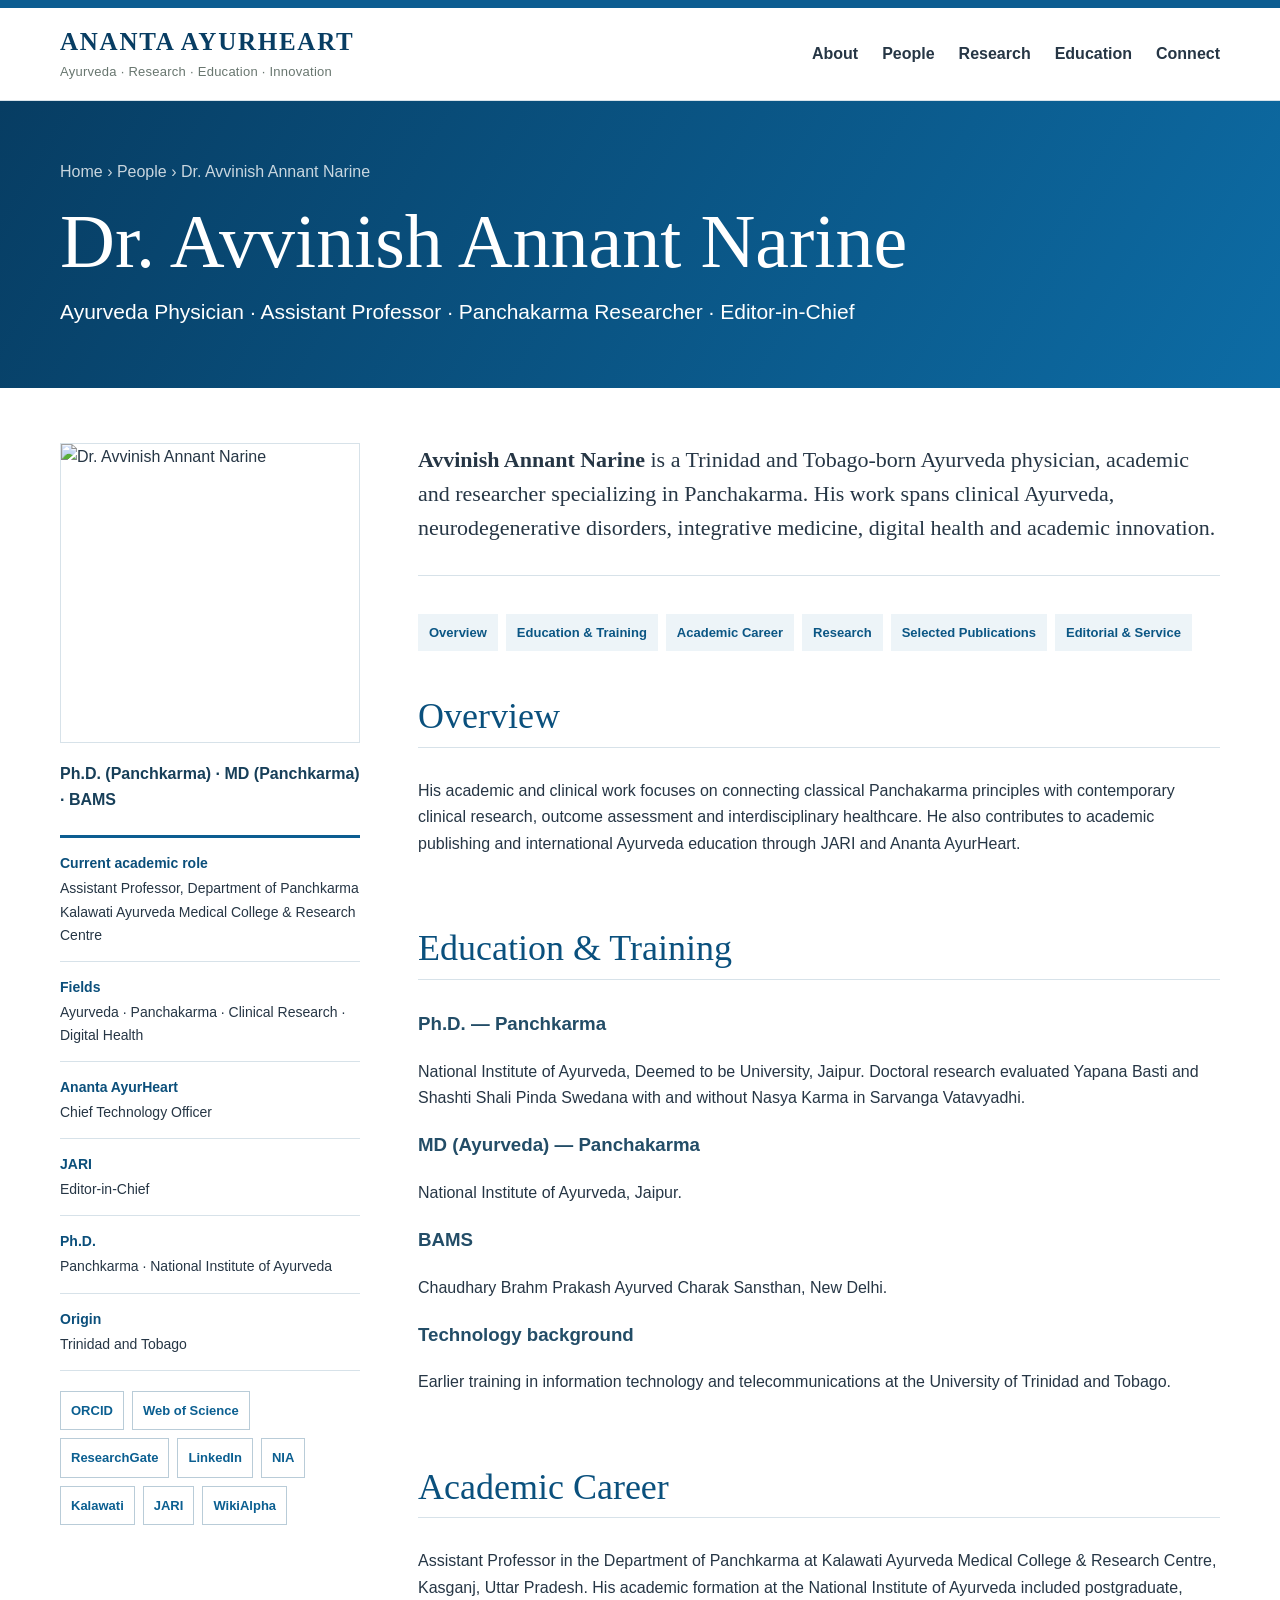
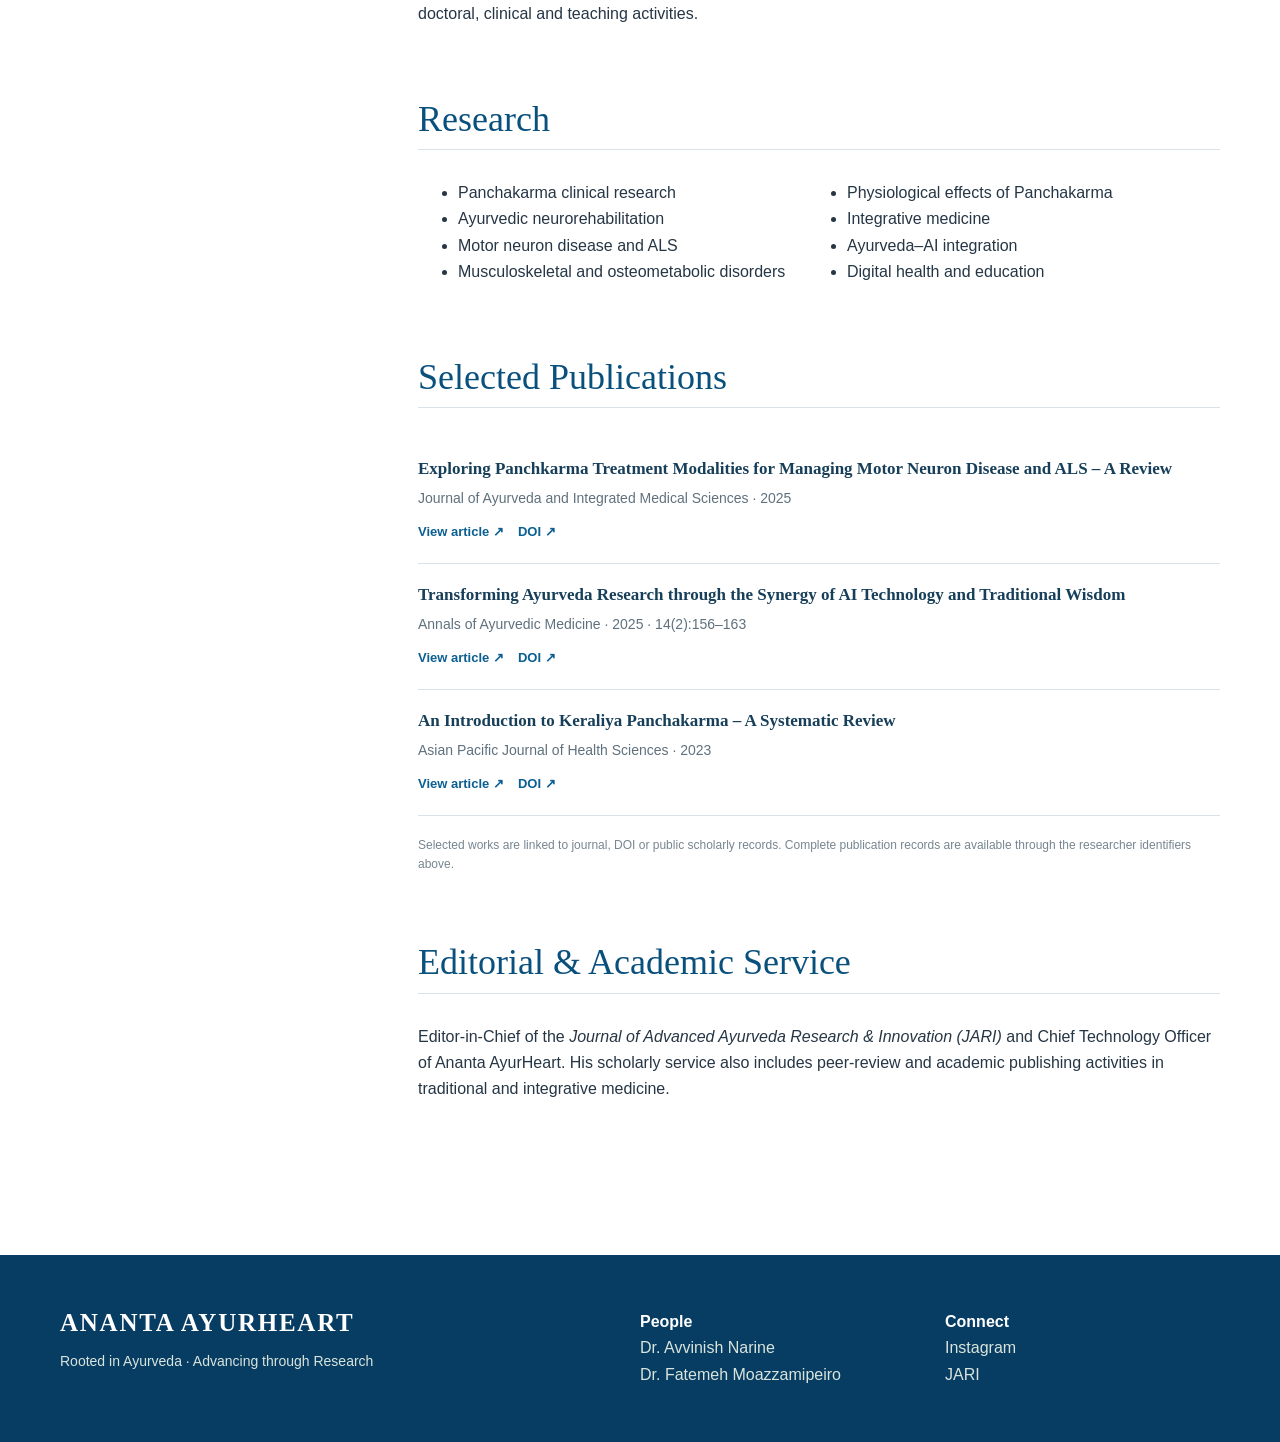
==== commit 56882af4: "Add files via upload" ====
--- a/index.html
+++ b/index.html
@@ -1 +1 @@
-<!doctype html><html lang="en"><head><meta charset="utf-8"><meta name="viewport" content="width=device-width,initial-scale=1"><title>Ananta AyurHeart | Ayurveda Research, Education & Innovation</title><meta name="description" content="Ananta AyurHeart is an independent Ayurveda initiative advancing education, research, clinical knowledge, traditional knowledge and interdisciplinary innovation."><link rel="canonical" href="https://ananta-ayurheart.pages.dev/"><link rel="stylesheet" href="styles.css"><meta property="og:title" content="Ananta AyurHeart"><meta property="og:description" content="Rooted in Ayurveda. Advancing through research, education and innovation."><meta property="og:type" content="website"><meta property="og:url" content="https://ananta-ayurheart.pages.dev/"><meta property="og:image" content="https://images.unsplash.com/photo-1768729340164-7d83fe18384d?auto=format&fit=crop&fm=jpg&q=82&w=1800"><script type="application/ld+json">{"@context": "https://schema.org", "@type": "Organization", "@id": "https://ananta-ayurheart.pages.dev/#organization", "name": "Ananta AyurHeart", "url": "https://ananta-ayurheart.pages.dev/", "description": "Independent Ayurveda initiative advancing education, research, clinical knowledge and interdisciplinary innovation.", "sameAs": ["https://www.instagram.com/ananta_ayurheart/"], "founder": {"@id": "https://ananta-ayurheart.pages.dev/people/fatemeh-moazzamipeiro/#person"}, "member": [{"@id": "https://ananta-ayurheart.pages.dev/people/avvinish-annant-narine/#person"}, {"@id": "https://ananta-ayurheart.pages.dev/people/fatemeh-moazzamipeiro/#person"}]}</script></head><body><div class="topbar"></div><nav class="nav"><div class="wrap navin"><a class="brand" href="index.html">ANANTA AYURHEART<small>Ayurveda · Research · Education · Innovation</small></a><div class="navlinks"><a href="index.html#about">About</a><a href="index.html#people">People</a><a href="index.html#research">Research</a><a href="index.html#academy">Education</a><a href="index.html#contact">Connect</a></div></div></nav><header class="hero"><div class="wrap hero-grid"><div class="hero-copy"><div class="eyebrow">Ayurveda · Research · Education · Innovation</div><h1>Ananta<br>AyurHeart</h1><p class="deck">An independent Ayurveda initiative advancing education, research, clinical knowledge and interdisciplinary innovation.</p><div class="btns"><a class="btn" href="#people">Meet our people</a><a class="btn alt" href="#research">Explore our work</a></div></div><div class="hero-image" role="img" aria-label="Turmeric roots, leaves and powder representing Ayurveda" style="background-image:url('https://images.unsplash.com/photo-1768729340164-7d83fe18384d?auto=format&fit=crop&fm=jpg&q=82&w=1800')"></div></div></header><div class="trust"><div class="wrap"><div>Classical Ayurveda</div><div>Clinical Scholarship</div><div>Research & Innovation</div><div>Global Education</div></div></div><main><section id="about"><div class="wrap"><div class="eyebrow">About Ananta AyurHeart</div><h2 class="section-title">Classical foundations.<br>Contemporary scholarship.</h2><p class="lead">Ananta AyurHeart brings together classical Ayurveda, clinical thinking, academic research and accessible education. Its work supports authentic traditional knowledge while encouraging rigorous scholarship, responsible innovation and international exchange.</p><div class="editorial-grid"><div class="image-card" style="background-image:url('https://images.unsplash.com/photo-1768729340731-85e386e62529?auto=format&fit=crop&fm=jpg&q=80&w=1200')"><div class="caption"><h3>Rooted in tradition</h3><div>Living knowledge, classical principles and traditional preparation.</div></div></div><div class="image-card" style="background-image:url('https://images.unsplash.com/photo-1631556760585-2e846196d5a9?auto=format&fit=crop&fm=jpg&q=80&w=1200')"><div class="caption"><h3>Driven by inquiry</h3><div>Research-minded exploration across Ayurveda, integrative health and emerging science.</div></div></div></div></div></section><section class="soft" id="research"><div class="wrap"><div class="eyebrow">What we do</div><h2 class="section-title">Ayurveda across four connected domains.</h2><div class="grid3"><div class="card"><h3>Clinical Ayurveda</h3><p>Clinically grounded understanding of Ayurvedic principles, Panchakarma and person-centred care.</p></div><div class="card"><h3>Research</h3><p>Scholarship spanning Panchakarma, gut health, integrative medicine, digital health and traditional knowledge.</p></div><div class="card"><h3>Education</h3><p>Accessible learning in Ayurveda, Samhita, Panchakarma, Sanskrit and related knowledge systems.</p></div></div></div></section><section id="people"><div class="wrap"><div class="eyebrow">Leadership</div><h2 class="section-title">Our people</h2><p class="lead">Two independent academic profiles connected by a shared commitment to Ayurveda, scholarship and international education.</p><div class="people"><div class="card person-card"><div class="person-photo"><img src="assets/images/avvinish-annant-narine.jpg" alt="Dr. Avvinish Annant Narine"></div><div class="person-copy"><h3>Dr. Avvinish Annant Narine</h3><p class="small">Ph.D. (Panchkarma) · MD (Panchkarma) · BAMS</p><p>Ayurveda physician, Assistant Professor and Panchakarma researcher; Editor-in-Chief of JARI.</p><p><a href="people/avvinish-annant-narine/"><b>View academic profile →</b></a></p></div></div><div class="card person-card"><div class="person-photo"><img src="assets/images/fatemeh-moazzamipeiro.png" alt="Dr. Fatemeh Moazzamipeiro"></div><div class="person-copy"><h3>Dr. Fatemeh Moazzamipeiro</h3><p class="small">MD (Ayurveda) · BAMS</p><p>Ayurveda physician, researcher and educator; Founder & CEO of Ananta AyurHeart and Managing Editor of JARI.</p><p><a href="people/fatemeh-moazzamipeiro/"><b>View academic profile →</b></a></p></div></div></div></div></section><section id="academy" class="soft"><div class="wrap"><div class="eyebrow">Education & exchange</div><h2 class="section-title">Learning across languages and traditions.</h2><p class="lead">Ananta AyurHeart Academy supports learning in Ayurveda fundamentals, Samhita & Maulik Siddhant, Panchakarma principles, Bhagavad Gita studies, Sanskrit, preventive healthcare and traditional knowledge systems across English, Persian, Hindi and Sanskrit.</p><div class="editorial-grid"><div class="image-card" style="background-image:url('https://images.unsplash.com/photo-1509358271058-acd22cc93898?auto=format&fit=crop&fm=jpg&q=80&w=1200')"><div class="caption"><h3>Knowledge in context</h3><div>Connecting classical material, medicinal traditions and contemporary learning.</div></div></div><div class="card"><div class="eyebrow">Global perspective</div><h3>Education without losing authenticity.</h3><p>Teaching is designed to make classical concepts understandable across cultures while preserving terminology, context and scholarly integrity.</p><div class="btns"><a class="btn" href="https://jari.science/index.php/jari/academy">Explore the Academy</a></div></div></div></div></section><section id="contact"><div class="wrap"><div class="eyebrow">Connect</div><h2 class="section-title">Follow the work.</h2><p class="lead">Educational updates, academic content, workshops and collaborations from Ananta AyurHeart.</p><div class="btns"><a class="btn" href="https://www.instagram.com/ananta_ayurheart/" rel="me">Instagram @ananta_ayurheart</a><a class="btn alt" href="https://jari.science/">JARI</a></div></div></section></main><footer class="footer"><div class="wrap footgrid"><div><div class="brand" style="color:white">ANANTA AYURHEART</div><p class="small" style="color:#d9e4dc">Rooted in Ayurveda · Advancing through Research</p></div><div><b>People</b><br><a href="people/avvinish-annant-narine/">Dr. Avvinish Narine</a><br><a href="people/fatemeh-moazzamipeiro/">Dr. Fatemeh Moazzamipeiro</a></div><div><b>Connect</b><br><a href="https://www.instagram.com/ananta_ayurheart/">Instagram</a><br><a href="https://jari.science/">JARI</a></div></div></footer></body></html>+<!doctype html><html lang="en"><head><meta charset="utf-8"><meta name="viewport" content="width=device-width,initial-scale=1"><title>Dr. Avvinish Annant Narine | Panchakarma Researcher & Ayurveda Academic</title><meta name="description" content="Academic profile of Dr. Avvinish Annant Narine, Ayurveda physician, Assistant Professor, Panchakarma researcher and Editor-in-Chief of JARI."><link rel="canonical" href="https://ananta-ayurheart.pages.dev/people/avvinish-annant-narine/"><link rel="stylesheet" href="../../styles.css"><meta property="og:title" content="Dr. Avvinish Annant Narine | Ananta AyurHeart"><meta property="og:description" content="Ayurveda physician, Assistant Professor, Panchakarma researcher and Editor-in-Chief of JARI."><meta property="og:type" content="profile"><meta property="og:url" content="https://ananta-ayurheart.pages.dev/people/avvinish-annant-narine/"><meta property="og:image" content="https://ananta-ayurheart.pages.dev/assets/images/avvinish-annant-narine.jpg"><script type="application/ld+json">{"@context": "https://schema.org", "@type": "ProfilePage", "dateModified": "2026-09-24", "mainEntity": {"@type": "Person", "@id": "https://ananta-ayurheart.pages.dev/people/avvinish-annant-narine/#person", "name": "Dr. Avvinish Annant Narine", "honorificPrefix": "Dr.", "image": "https://ananta-ayurheart.pages.dev/assets/images/avvinish-annant-narine.jpg", "description": "Ayurveda physician, academic and researcher specializing in Panchakarma.", "jobTitle": "Assistant Professor, Department of Panchkarma", "affiliation": [{"@type": "Organization", "name": "Kalawati Ayurveda Medical College & Research Centre"}, {"@type": "Organization", "name": "Ananta AyurHeart"}], "sameAs": ["https://orcid.org/0000-0002-8131-0494", "https://www.webofscience.com/wos/author/record/QAX-3734-2026", "https://www.researchgate.net/profile/Avvinish-Narine", "https://in.linkedin.com/in/dr-avvinish-annant-narine-6a3407304", "https://jari.science/index.php/jari/about/editorialTeam", "https://wikialpha.co/wiki/Avvinish_Annant_Narine"]}}</script></head><body class="profile-page"><div class="topbar"></div><nav class="nav"><div class="wrap navin"><a class="brand" href="../../index.html">ANANTA AYURHEART<small>Ayurveda · Research · Education · Innovation</small></a><div class="navlinks"><a href="../../index.html#about">About</a><a href="../../index.html#people">People</a><a href="../../index.html#research">Research</a><a href="../../index.html#academy">Education</a><a href="../../index.html#contact">Connect</a></div></div></nav><header class="profile-mast"><div class="wrap"><div class="crumb">Home › People › Dr. Avvinish Annant Narine</div><h1>Dr. Avvinish Annant Narine</h1><div class="subtitle">Ayurveda Physician · Assistant Professor · Panchakarma Researcher · Editor-in-Chief</div></div></header><main><div class="wrap profile-shell"><aside><div class="profile-photo"><img src="../../assets/images/avvinish-annant-narine.jpg" alt="Dr. Avvinish Annant Narine"></div><div><div class="credentials">Ph.D. (Panchkarma) · MD (Panchkarma) · BAMS</div></div><div class="facts"><div class="fact"><b>Current academic role</b>Assistant Professor, Department of Panchkarma<br>Kalawati Ayurveda Medical College & Research Centre</div><div class="fact"><b>Fields</b>Ayurveda · Panchakarma · Clinical Research · Digital Health</div><div class="fact"><b>Ananta AyurHeart</b>Chief Technology Officer</div><div class="fact"><b>JARI</b>Editor-in-Chief</div><div class="fact"><b>Ph.D.</b>Panchkarma · National Institute of Ayurveda</div><div class="fact"><b>Origin</b>Trinidad and Tobago</div></div><div class="profile-links"><a class="profile-link" href="https://orcid.org/0000-0002-8131-0494">ORCID</a><a class="profile-link" href="https://www.webofscience.com/wos/author/record/QAX-3734-2026">Web of Science</a><a class="profile-link" href="https://www.researchgate.net/profile/Avvinish-Narine">ResearchGate</a><a class="profile-link" href="https://in.linkedin.com/in/dr-avvinish-annant-narine-6a3407304">LinkedIn</a><a class="profile-link" href="https://www.nia.edu.in/profile.php?id=75">NIA</a><a class="profile-link" href="https://www.kamcrc.com/faculty/">Kalawati</a><a class="profile-link" href="https://jari.science/index.php/jari/about/editorialTeam">JARI</a><a class="profile-link" href="https://wikialpha.co/wiki/Avvinish_Annant_Narine">WikiAlpha</a></div></aside><article class="profile-content"><div class="profile-intro"><b>Avvinish Annant Narine</b> is a Trinidad and Tobago-born Ayurveda physician, academic and researcher specializing in Panchakarma. His work spans clinical Ayurveda, neurodegenerative disorders, integrative medicine, digital health and academic innovation.</div><nav class="tabs"><a href="#overview">Overview</a><a href="#education">Education & Training</a><a href="#career">Academic Career</a><a href="#research">Research</a><a href="#publications">Selected Publications</a><a href="#editorial">Editorial & Service</a></nav><section id="overview"><h2>Overview</h2><p>His academic and clinical work focuses on connecting classical Panchakarma principles with contemporary clinical research, outcome assessment and interdisciplinary healthcare. He also contributes to academic publishing and international Ayurveda education through JARI and Ananta AyurHeart.</p></section><section id="education"><h2>Education & Training</h2><h3>Ph.D. — Panchkarma</h3><p>National Institute of Ayurveda, Deemed to be University, Jaipur. Doctoral research evaluated Yapana Basti and Shashti Shali Pinda Swedana with and without Nasya Karma in Sarvanga Vatavyadhi.</p><h3>MD (Ayurveda) — Panchakarma</h3><p>National Institute of Ayurveda, Jaipur.</p><h3>BAMS</h3><p>Chaudhary Brahm Prakash Ayurved Charak Sansthan, New Delhi.</p><h3>Technology background</h3><p>Earlier training in information technology and telecommunications at the University of Trinidad and Tobago.</p></section><section id="career"><h2>Academic Career</h2><p>Assistant Professor in the Department of Panchkarma at Kalawati Ayurveda Medical College & Research Centre, Kasganj, Uttar Pradesh. His academic formation at the National Institute of Ayurveda included postgraduate, doctoral, clinical and teaching activities.</p></section><section id="research"><h2>Research</h2><ul class="research-list"><li>Panchakarma clinical research</li><li>Ayurvedic neurorehabilitation</li><li>Motor neuron disease and ALS</li><li>Musculoskeletal and osteometabolic disorders</li><li>Physiological effects of Panchakarma</li><li>Integrative medicine</li><li>Ayurveda–AI integration</li><li>Digital health and education</li></ul></section><section id="publications"><h2>Selected Publications</h2><div class="pub"><a class="pub-title" href="https://doi.org/10.21760/jaims.10.7.23">Exploring Panchkarma Treatment Modalities for Managing Motor Neuron Disease and ALS – A Review</a><div class="pub-meta">Journal of Ayurveda and Integrated Medical Sciences · 2025</div><div class="pub-actions"><a href="https://doi.org/10.21760/jaims.10.7.23">View article ↗</a><a href="https://doi.org/10.21760/jaims.10.7.23">DOI ↗</a></div></div><div class="pub"><a class="pub-title" href="https://aamjournal.in/index.php?mno=219889">Transforming Ayurveda Research through the Synergy of AI Technology and Traditional Wisdom</a><div class="pub-meta">Annals of Ayurvedic Medicine · 2025 · 14(2):156–163</div><div class="pub-actions"><a href="https://aamjournal.in/index.php?mno=219889">View article ↗</a><a href="https://doi.org/10.5455/AAM.219889">DOI ↗</a></div></div><div class="pub"><a class="pub-title" href="https://doi.org/10.21276/apjhs.2023.10.4.01">An Introduction to Keraliya Panchakarma – A Systematic Review</a><div class="pub-meta">Asian Pacific Journal of Health Sciences · 2023</div><div class="pub-actions"><a href="https://doi.org/10.21276/apjhs.2023.10.4.01">View article ↗</a><a href="https://doi.org/10.21276/apjhs.2023.10.4.01">DOI ↗</a></div></div><p class="source-note">Selected works are linked to journal, DOI or public scholarly records. Complete publication records are available through the researcher identifiers above.</p></section><section id="editorial"><h2>Editorial & Academic Service</h2><p>Editor-in-Chief of the <i>Journal of Advanced Ayurveda Research & Innovation (JARI)</i> and Chief Technology Officer of Ananta AyurHeart. His scholarly service also includes peer-review and academic publishing activities in traditional and integrative medicine.</p></section></article></div></main><footer class="footer"><div class="wrap footgrid"><div><div class="brand" style="color:white">ANANTA AYURHEART</div><p class="small" style="color:#d9e4dc">Rooted in Ayurveda · Advancing through Research</p></div><div><b>People</b><br><a href="../../people/avvinish-annant-narine/">Dr. Avvinish Narine</a><br><a href="../../people/fatemeh-moazzamipeiro/">Dr. Fatemeh Moazzamipeiro</a></div><div><b>Connect</b><br><a href="https://www.instagram.com/ananta_ayurheart/">Instagram</a><br><a href="https://jari.science/">JARI</a></div></div></footer></body></html>
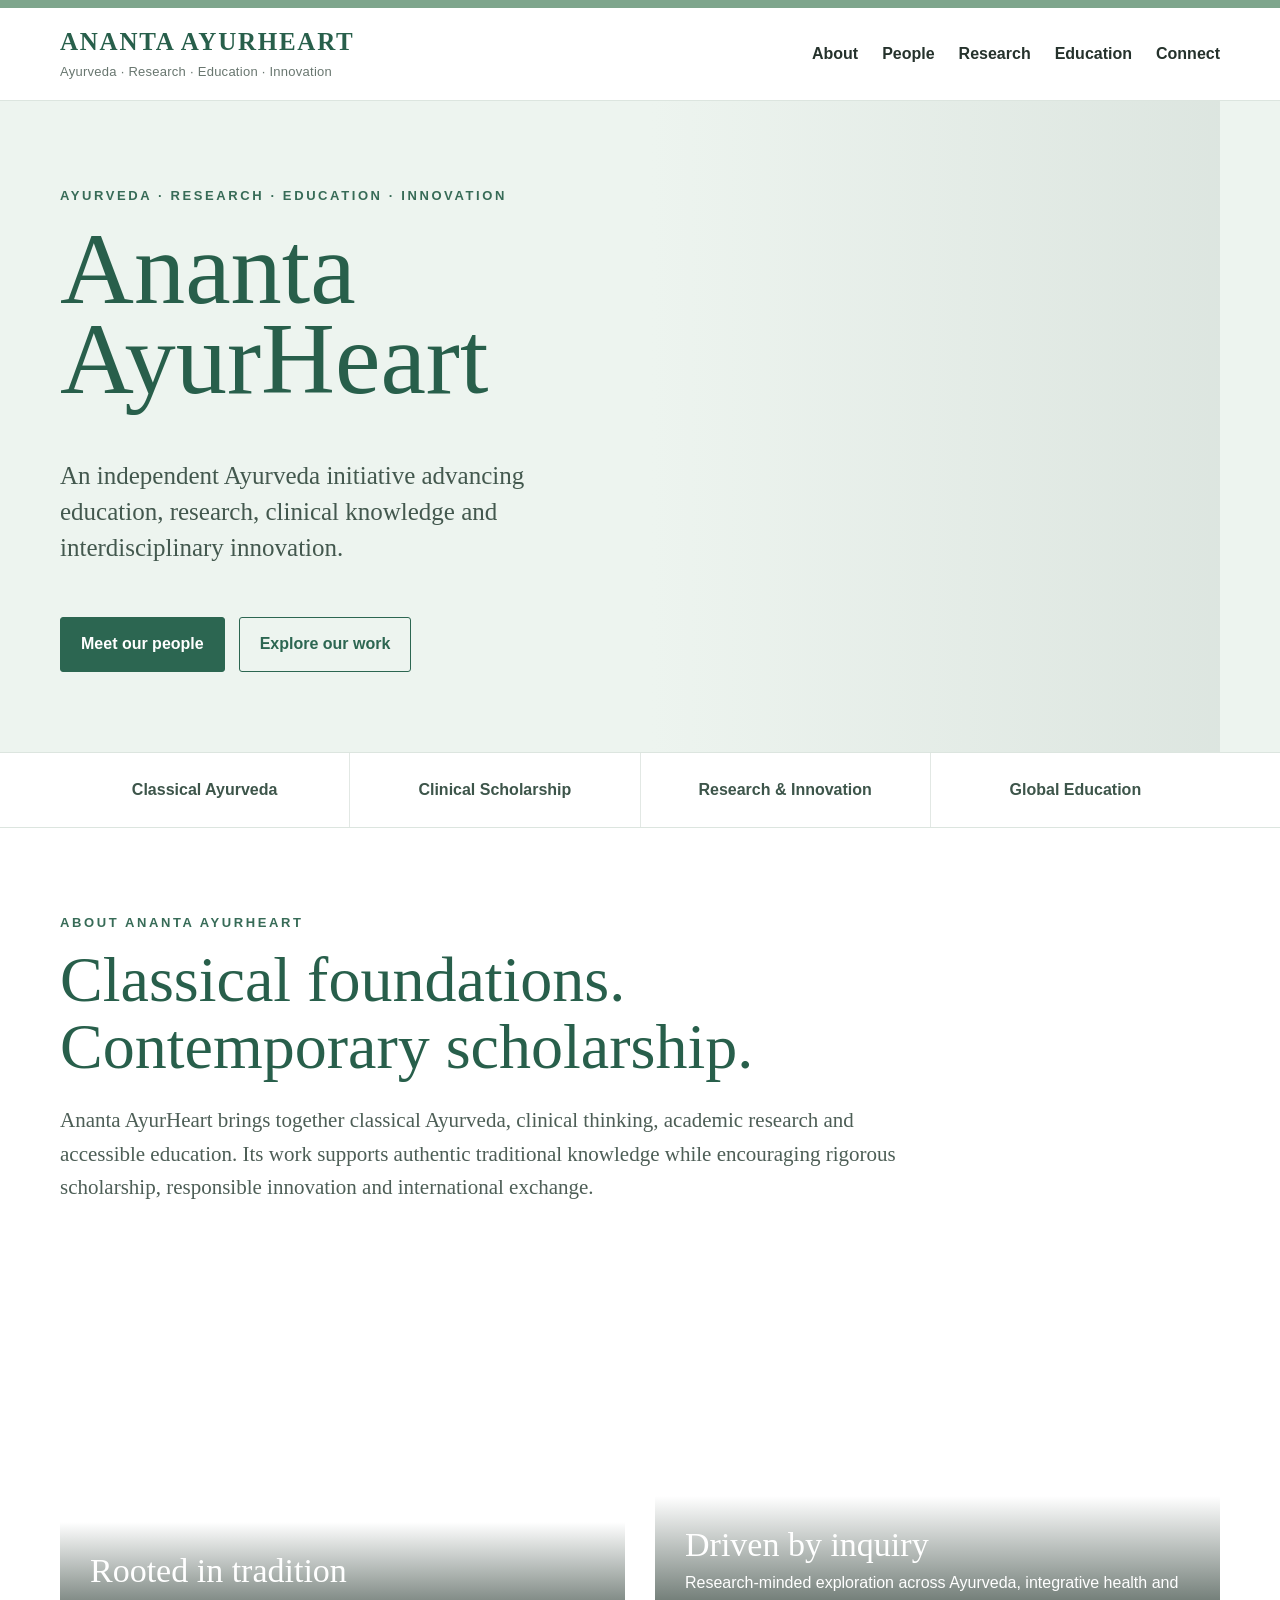
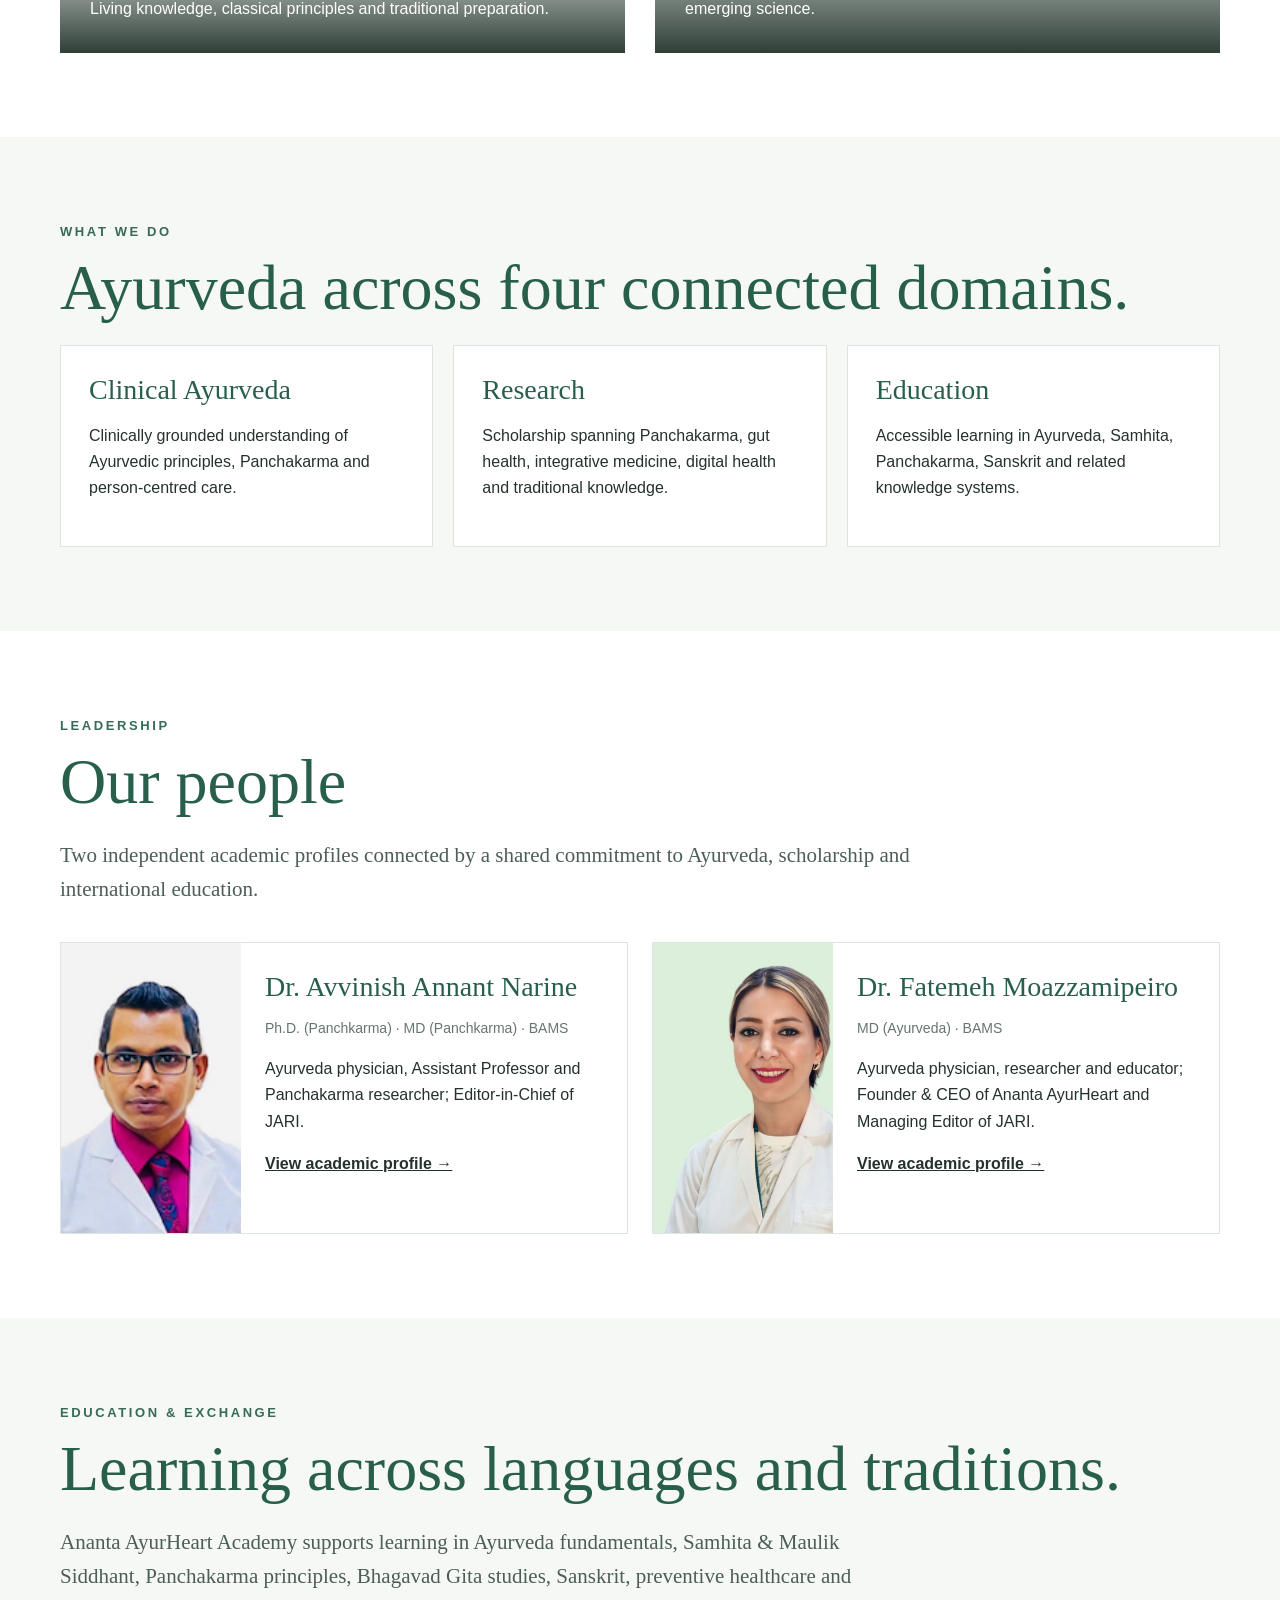
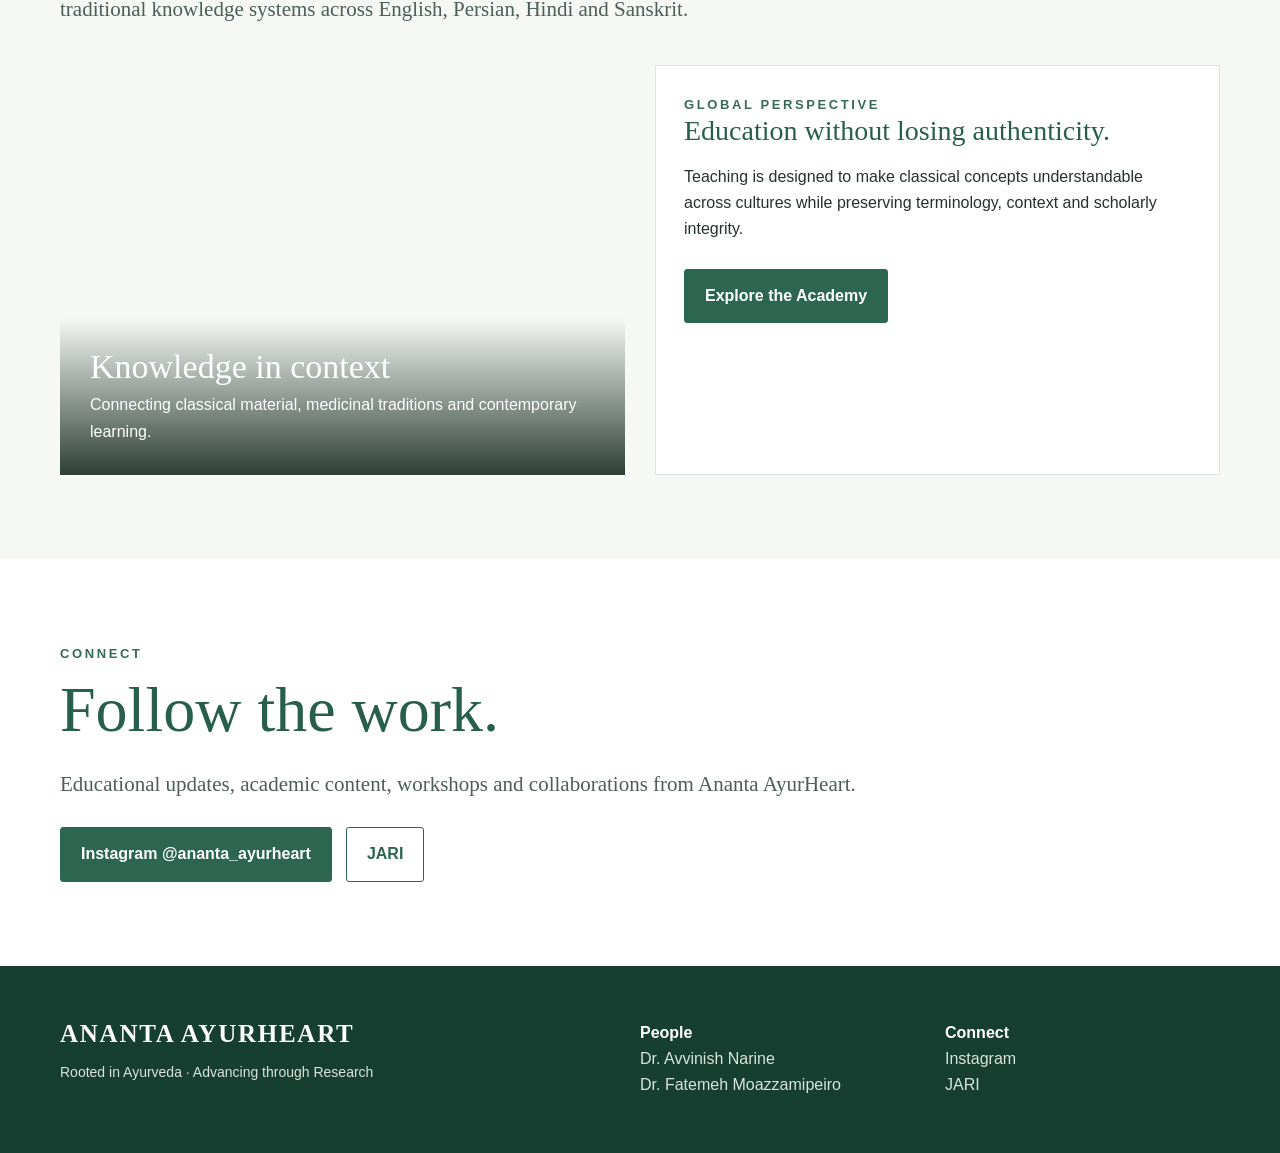
==== commit 0c31e652: "Deploy complete Ananta AyurHeart V5" ====
--- a/index.html
+++ b/index.html
@@ -1 +1 @@
-<!doctype html><html lang="en"><head><meta charset="utf-8"><meta name="viewport" content="width=device-width,initial-scale=1"><title>Dr. Avvinish Annant Narine | Panchakarma Researcher & Ayurveda Academic</title><meta name="description" content="Academic profile of Dr. Avvinish Annant Narine, Ayurveda physician, Assistant Professor, Panchakarma researcher and Editor-in-Chief of JARI."><link rel="canonical" href="https://ananta-ayurheart.pages.dev/people/avvinish-annant-narine/"><link rel="stylesheet" href="../../styles.css"><meta property="og:title" content="Dr. Avvinish Annant Narine | Ananta AyurHeart"><meta property="og:description" content="Ayurveda physician, Assistant Professor, Panchakarma researcher and Editor-in-Chief of JARI."><meta property="og:type" content="profile"><meta property="og:url" content="https://ananta-ayurheart.pages.dev/people/avvinish-annant-narine/"><meta property="og:image" content="https://ananta-ayurheart.pages.dev/assets/images/avvinish-annant-narine.jpg"><script type="application/ld+json">{"@context": "https://schema.org", "@type": "ProfilePage", "dateModified": "2026-09-24", "mainEntity": {"@type": "Person", "@id": "https://ananta-ayurheart.pages.dev/people/avvinish-annant-narine/#person", "name": "Dr. Avvinish Annant Narine", "honorificPrefix": "Dr.", "image": "https://ananta-ayurheart.pages.dev/assets/images/avvinish-annant-narine.jpg", "description": "Ayurveda physician, academic and researcher specializing in Panchakarma.", "jobTitle": "Assistant Professor, Department of Panchkarma", "affiliation": [{"@type": "Organization", "name": "Kalawati Ayurveda Medical College & Research Centre"}, {"@type": "Organization", "name": "Ananta AyurHeart"}], "sameAs": ["https://orcid.org/0000-0002-8131-0494", "https://www.webofscience.com/wos/author/record/QAX-3734-2026", "https://www.researchgate.net/profile/Avvinish-Narine", "https://in.linkedin.com/in/dr-avvinish-annant-narine-6a3407304", "https://jari.science/index.php/jari/about/editorialTeam", "https://wikialpha.co/wiki/Avvinish_Annant_Narine"]}}</script></head><body class="profile-page"><div class="topbar"></div><nav class="nav"><div class="wrap navin"><a class="brand" href="../../index.html">ANANTA AYURHEART<small>Ayurveda · Research · Education · Innovation</small></a><div class="navlinks"><a href="../../index.html#about">About</a><a href="../../index.html#people">People</a><a href="../../index.html#research">Research</a><a href="../../index.html#academy">Education</a><a href="../../index.html#contact">Connect</a></div></div></nav><header class="profile-mast"><div class="wrap"><div class="crumb">Home › People › Dr. Avvinish Annant Narine</div><h1>Dr. Avvinish Annant Narine</h1><div class="subtitle">Ayurveda Physician · Assistant Professor · Panchakarma Researcher · Editor-in-Chief</div></div></header><main><div class="wrap profile-shell"><aside><div class="profile-photo"><img src="../../assets/images/avvinish-annant-narine.jpg" alt="Dr. Avvinish Annant Narine"></div><div><div class="credentials">Ph.D. (Panchkarma) · MD (Panchkarma) · BAMS</div></div><div class="facts"><div class="fact"><b>Current academic role</b>Assistant Professor, Department of Panchkarma<br>Kalawati Ayurveda Medical College & Research Centre</div><div class="fact"><b>Fields</b>Ayurveda · Panchakarma · Clinical Research · Digital Health</div><div class="fact"><b>Ananta AyurHeart</b>Chief Technology Officer</div><div class="fact"><b>JARI</b>Editor-in-Chief</div><div class="fact"><b>Ph.D.</b>Panchkarma · National Institute of Ayurveda</div><div class="fact"><b>Origin</b>Trinidad and Tobago</div></div><div class="profile-links"><a class="profile-link" href="https://orcid.org/0000-0002-8131-0494">ORCID</a><a class="profile-link" href="https://www.webofscience.com/wos/author/record/QAX-3734-2026">Web of Science</a><a class="profile-link" href="https://www.researchgate.net/profile/Avvinish-Narine">ResearchGate</a><a class="profile-link" href="https://in.linkedin.com/in/dr-avvinish-annant-narine-6a3407304">LinkedIn</a><a class="profile-link" href="https://www.nia.edu.in/profile.php?id=75">NIA</a><a class="profile-link" href="https://www.kamcrc.com/faculty/">Kalawati</a><a class="profile-link" href="https://jari.science/index.php/jari/about/editorialTeam">JARI</a><a class="profile-link" href="https://wikialpha.co/wiki/Avvinish_Annant_Narine">WikiAlpha</a></div></aside><article class="profile-content"><div class="profile-intro"><b>Avvinish Annant Narine</b> is a Trinidad and Tobago-born Ayurveda physician, academic and researcher specializing in Panchakarma. His work spans clinical Ayurveda, neurodegenerative disorders, integrative medicine, digital health and academic innovation.</div><nav class="tabs"><a href="#overview">Overview</a><a href="#education">Education & Training</a><a href="#career">Academic Career</a><a href="#research">Research</a><a href="#publications">Selected Publications</a><a href="#editorial">Editorial & Service</a></nav><section id="overview"><h2>Overview</h2><p>His academic and clinical work focuses on connecting classical Panchakarma principles with contemporary clinical research, outcome assessment and interdisciplinary healthcare. He also contributes to academic publishing and international Ayurveda education through JARI and Ananta AyurHeart.</p></section><section id="education"><h2>Education & Training</h2><h3>Ph.D. — Panchkarma</h3><p>National Institute of Ayurveda, Deemed to be University, Jaipur. Doctoral research evaluated Yapana Basti and Shashti Shali Pinda Swedana with and without Nasya Karma in Sarvanga Vatavyadhi.</p><h3>MD (Ayurveda) — Panchakarma</h3><p>National Institute of Ayurveda, Jaipur.</p><h3>BAMS</h3><p>Chaudhary Brahm Prakash Ayurved Charak Sansthan, New Delhi.</p><h3>Technology background</h3><p>Earlier training in information technology and telecommunications at the University of Trinidad and Tobago.</p></section><section id="career"><h2>Academic Career</h2><p>Assistant Professor in the Department of Panchkarma at Kalawati Ayurveda Medical College & Research Centre, Kasganj, Uttar Pradesh. His academic formation at the National Institute of Ayurveda included postgraduate, doctoral, clinical and teaching activities.</p></section><section id="research"><h2>Research</h2><ul class="research-list"><li>Panchakarma clinical research</li><li>Ayurvedic neurorehabilitation</li><li>Motor neuron disease and ALS</li><li>Musculoskeletal and osteometabolic disorders</li><li>Physiological effects of Panchakarma</li><li>Integrative medicine</li><li>Ayurveda–AI integration</li><li>Digital health and education</li></ul></section><section id="publications"><h2>Selected Publications</h2><div class="pub"><a class="pub-title" href="https://doi.org/10.21760/jaims.10.7.23">Exploring Panchkarma Treatment Modalities for Managing Motor Neuron Disease and ALS – A Review</a><div class="pub-meta">Journal of Ayurveda and Integrated Medical Sciences · 2025</div><div class="pub-actions"><a href="https://doi.org/10.21760/jaims.10.7.23">View article ↗</a><a href="https://doi.org/10.21760/jaims.10.7.23">DOI ↗</a></div></div><div class="pub"><a class="pub-title" href="https://aamjournal.in/index.php?mno=219889">Transforming Ayurveda Research through the Synergy of AI Technology and Traditional Wisdom</a><div class="pub-meta">Annals of Ayurvedic Medicine · 2025 · 14(2):156–163</div><div class="pub-actions"><a href="https://aamjournal.in/index.php?mno=219889">View article ↗</a><a href="https://doi.org/10.5455/AAM.219889">DOI ↗</a></div></div><div class="pub"><a class="pub-title" href="https://doi.org/10.21276/apjhs.2023.10.4.01">An Introduction to Keraliya Panchakarma – A Systematic Review</a><div class="pub-meta">Asian Pacific Journal of Health Sciences · 2023</div><div class="pub-actions"><a href="https://doi.org/10.21276/apjhs.2023.10.4.01">View article ↗</a><a href="https://doi.org/10.21276/apjhs.2023.10.4.01">DOI ↗</a></div></div><p class="source-note">Selected works are linked to journal, DOI or public scholarly records. Complete publication records are available through the researcher identifiers above.</p></section><section id="editorial"><h2>Editorial & Academic Service</h2><p>Editor-in-Chief of the <i>Journal of Advanced Ayurveda Research & Innovation (JARI)</i> and Chief Technology Officer of Ananta AyurHeart. His scholarly service also includes peer-review and academic publishing activities in traditional and integrative medicine.</p></section></article></div></main><footer class="footer"><div class="wrap footgrid"><div><div class="brand" style="color:white">ANANTA AYURHEART</div><p class="small" style="color:#d9e4dc">Rooted in Ayurveda · Advancing through Research</p></div><div><b>People</b><br><a href="../../people/avvinish-annant-narine/">Dr. Avvinish Narine</a><br><a href="../../people/fatemeh-moazzamipeiro/">Dr. Fatemeh Moazzamipeiro</a></div><div><b>Connect</b><br><a href="https://www.instagram.com/ananta_ayurheart/">Instagram</a><br><a href="https://jari.science/">JARI</a></div></div></footer></body></html>+<!doctype html><html lang="en"><head><meta charset="utf-8"><meta name="viewport" content="width=device-width,initial-scale=1"><title>Ananta AyurHeart | Ayurveda Research, Education & Innovation</title><meta name="description" content="Ananta AyurHeart is an independent Ayurveda initiative advancing education, research, clinical knowledge, traditional knowledge and interdisciplinary innovation."><link rel="canonical" href="https://ananta-ayurheart.pages.dev/"><link rel="stylesheet" href="styles.css"><meta property="og:title" content="Ananta AyurHeart"><meta property="og:description" content="Rooted in Ayurveda. Advancing through research, education and innovation."><meta property="og:type" content="website"><meta property="og:url" content="https://ananta-ayurheart.pages.dev/"><meta property="og:image" content="https://images.unsplash.com/photo-1768729340164-7d83fe18384d?auto=format&fit=crop&fm=jpg&q=82&w=1800"><script type="application/ld+json">{"@context": "https://schema.org", "@type": "Organization", "@id": "https://ananta-ayurheart.pages.dev/#organization", "name": "Ananta AyurHeart", "url": "https://ananta-ayurheart.pages.dev/", "description": "Independent Ayurveda initiative advancing education, research, clinical knowledge and interdisciplinary innovation.", "sameAs": ["https://www.instagram.com/ananta_ayurheart/"], "founder": {"@id": "https://ananta-ayurheart.pages.dev/people/fatemeh-moazzamipeiro/#person"}, "member": [{"@id": "https://ananta-ayurheart.pages.dev/people/avvinish-annant-narine/#person"}, {"@id": "https://ananta-ayurheart.pages.dev/people/fatemeh-moazzamipeiro/#person"}]}</script></head><body><div class="topbar"></div><nav class="nav"><div class="wrap navin"><a class="brand" href="index.html">ANANTA AYURHEART<small>Ayurveda · Research · Education · Innovation</small></a><div class="navlinks"><a href="index.html#about">About</a><a href="index.html#people">People</a><a href="index.html#research">Research</a><a href="index.html#academy">Education</a><a href="index.html#contact">Connect</a></div></div></nav><header class="hero"><div class="wrap hero-grid"><div class="hero-copy"><div class="eyebrow">Ayurveda · Research · Education · Innovation</div><h1>Ananta<br>AyurHeart</h1><p class="deck">An independent Ayurveda initiative advancing education, research, clinical knowledge and interdisciplinary innovation.</p><div class="btns"><a class="btn" href="#people">Meet our people</a><a class="btn alt" href="#research">Explore our work</a></div></div><div class="hero-image" role="img" aria-label="Turmeric roots, leaves and powder representing Ayurveda" style="background-image:url('https://images.unsplash.com/photo-1768729340164-7d83fe18384d?auto=format&fit=crop&fm=jpg&q=82&w=1800')"></div></div></header><div class="trust"><div class="wrap"><div>Classical Ayurveda</div><div>Clinical Scholarship</div><div>Research & Innovation</div><div>Global Education</div></div></div><main><section id="about"><div class="wrap"><div class="eyebrow">About Ananta AyurHeart</div><h2 class="section-title">Classical foundations.<br>Contemporary scholarship.</h2><p class="lead">Ananta AyurHeart brings together classical Ayurveda, clinical thinking, academic research and accessible education. Its work supports authentic traditional knowledge while encouraging rigorous scholarship, responsible innovation and international exchange.</p><div class="editorial-grid"><div class="image-card" style="background-image:url('https://images.unsplash.com/photo-1768729340731-85e386e62529?auto=format&fit=crop&fm=jpg&q=80&w=1200')"><div class="caption"><h3>Rooted in tradition</h3><div>Living knowledge, classical principles and traditional preparation.</div></div></div><div class="image-card" style="background-image:url('https://images.unsplash.com/photo-1631556760585-2e846196d5a9?auto=format&fit=crop&fm=jpg&q=80&w=1200')"><div class="caption"><h3>Driven by inquiry</h3><div>Research-minded exploration across Ayurveda, integrative health and emerging science.</div></div></div></div></div></section><section class="soft" id="research"><div class="wrap"><div class="eyebrow">What we do</div><h2 class="section-title">Ayurveda across four connected domains.</h2><div class="grid3"><div class="card"><h3>Clinical Ayurveda</h3><p>Clinically grounded understanding of Ayurvedic principles, Panchakarma and person-centred care.</p></div><div class="card"><h3>Research</h3><p>Scholarship spanning Panchakarma, gut health, integrative medicine, digital health and traditional knowledge.</p></div><div class="card"><h3>Education</h3><p>Accessible learning in Ayurveda, Samhita, Panchakarma, Sanskrit and related knowledge systems.</p></div></div></div></section><section id="people"><div class="wrap"><div class="eyebrow">Leadership</div><h2 class="section-title">Our people</h2><p class="lead">Two independent academic profiles connected by a shared commitment to Ayurveda, scholarship and international education.</p><div class="people"><div class="card person-card"><div class="person-photo"><img src="assets/images/avvinish-annant-narine.jpg" alt="Dr. Avvinish Annant Narine"></div><div class="person-copy"><h3>Dr. Avvinish Annant Narine</h3><p class="small">Ph.D. (Panchkarma) · MD (Panchkarma) · BAMS</p><p>Ayurveda physician, Assistant Professor and Panchakarma researcher; Editor-in-Chief of JARI.</p><p><a href="people/avvinish-annant-narine/"><b>View academic profile →</b></a></p></div></div><div class="card person-card"><div class="person-photo"><img src="assets/images/fatemeh-moazzamipeiro.png" alt="Dr. Fatemeh Moazzamipeiro"></div><div class="person-copy"><h3>Dr. Fatemeh Moazzamipeiro</h3><p class="small">MD (Ayurveda) · BAMS</p><p>Ayurveda physician, researcher and educator; Founder & CEO of Ananta AyurHeart and Managing Editor of JARI.</p><p><a href="people/fatemeh-moazzamipeiro/"><b>View academic profile →</b></a></p></div></div></div></div></section><section id="academy" class="soft"><div class="wrap"><div class="eyebrow">Education & exchange</div><h2 class="section-title">Learning across languages and traditions.</h2><p class="lead">Ananta AyurHeart Academy supports learning in Ayurveda fundamentals, Samhita & Maulik Siddhant, Panchakarma principles, Bhagavad Gita studies, Sanskrit, preventive healthcare and traditional knowledge systems across English, Persian, Hindi and Sanskrit.</p><div class="editorial-grid"><div class="image-card" style="background-image:url('https://images.unsplash.com/photo-1509358271058-acd22cc93898?auto=format&fit=crop&fm=jpg&q=80&w=1200')"><div class="caption"><h3>Knowledge in context</h3><div>Connecting classical material, medicinal traditions and contemporary learning.</div></div></div><div class="card"><div class="eyebrow">Global perspective</div><h3>Education without losing authenticity.</h3><p>Teaching is designed to make classical concepts understandable across cultures while preserving terminology, context and scholarly integrity.</p><div class="btns"><a class="btn" href="https://jari.science/index.php/jari/academy">Explore the Academy</a></div></div></div></div></section><section id="contact"><div class="wrap"><div class="eyebrow">Connect</div><h2 class="section-title">Follow the work.</h2><p class="lead">Educational updates, academic content, workshops and collaborations from Ananta AyurHeart.</p><div class="btns"><a class="btn" href="https://www.instagram.com/ananta_ayurheart/" rel="me">Instagram @ananta_ayurheart</a><a class="btn alt" href="https://jari.science/">JARI</a></div></div></section></main><footer class="footer"><div class="wrap footgrid"><div><div class="brand" style="color:white">ANANTA AYURHEART</div><p class="small" style="color:#d9e4dc">Rooted in Ayurveda · Advancing through Research</p></div><div><b>People</b><br><a href="people/avvinish-annant-narine/">Dr. Avvinish Narine</a><br><a href="people/fatemeh-moazzamipeiro/">Dr. Fatemeh Moazzamipeiro</a></div><div><b>Connect</b><br><a href="https://www.instagram.com/ananta_ayurheart/">Instagram</a><br><a href="https://jari.science/">JARI</a></div></div></footer></body></html>
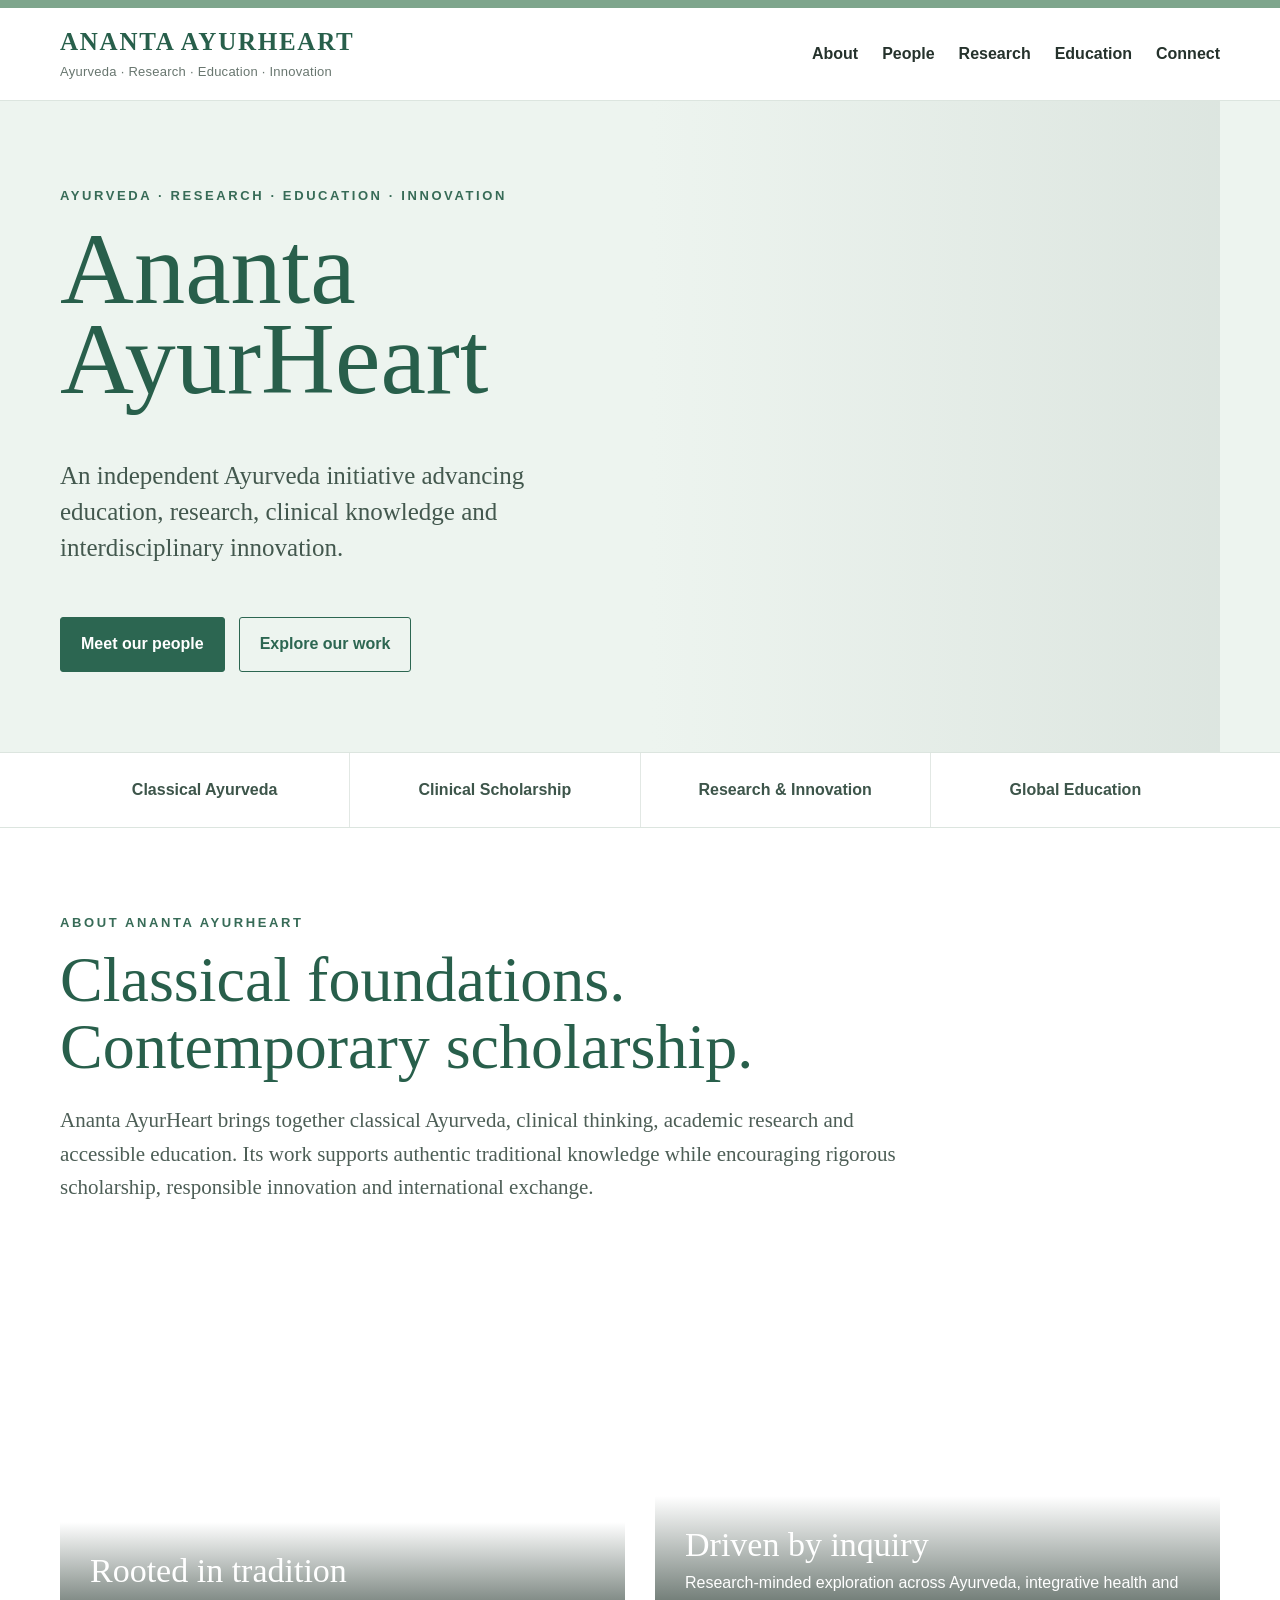
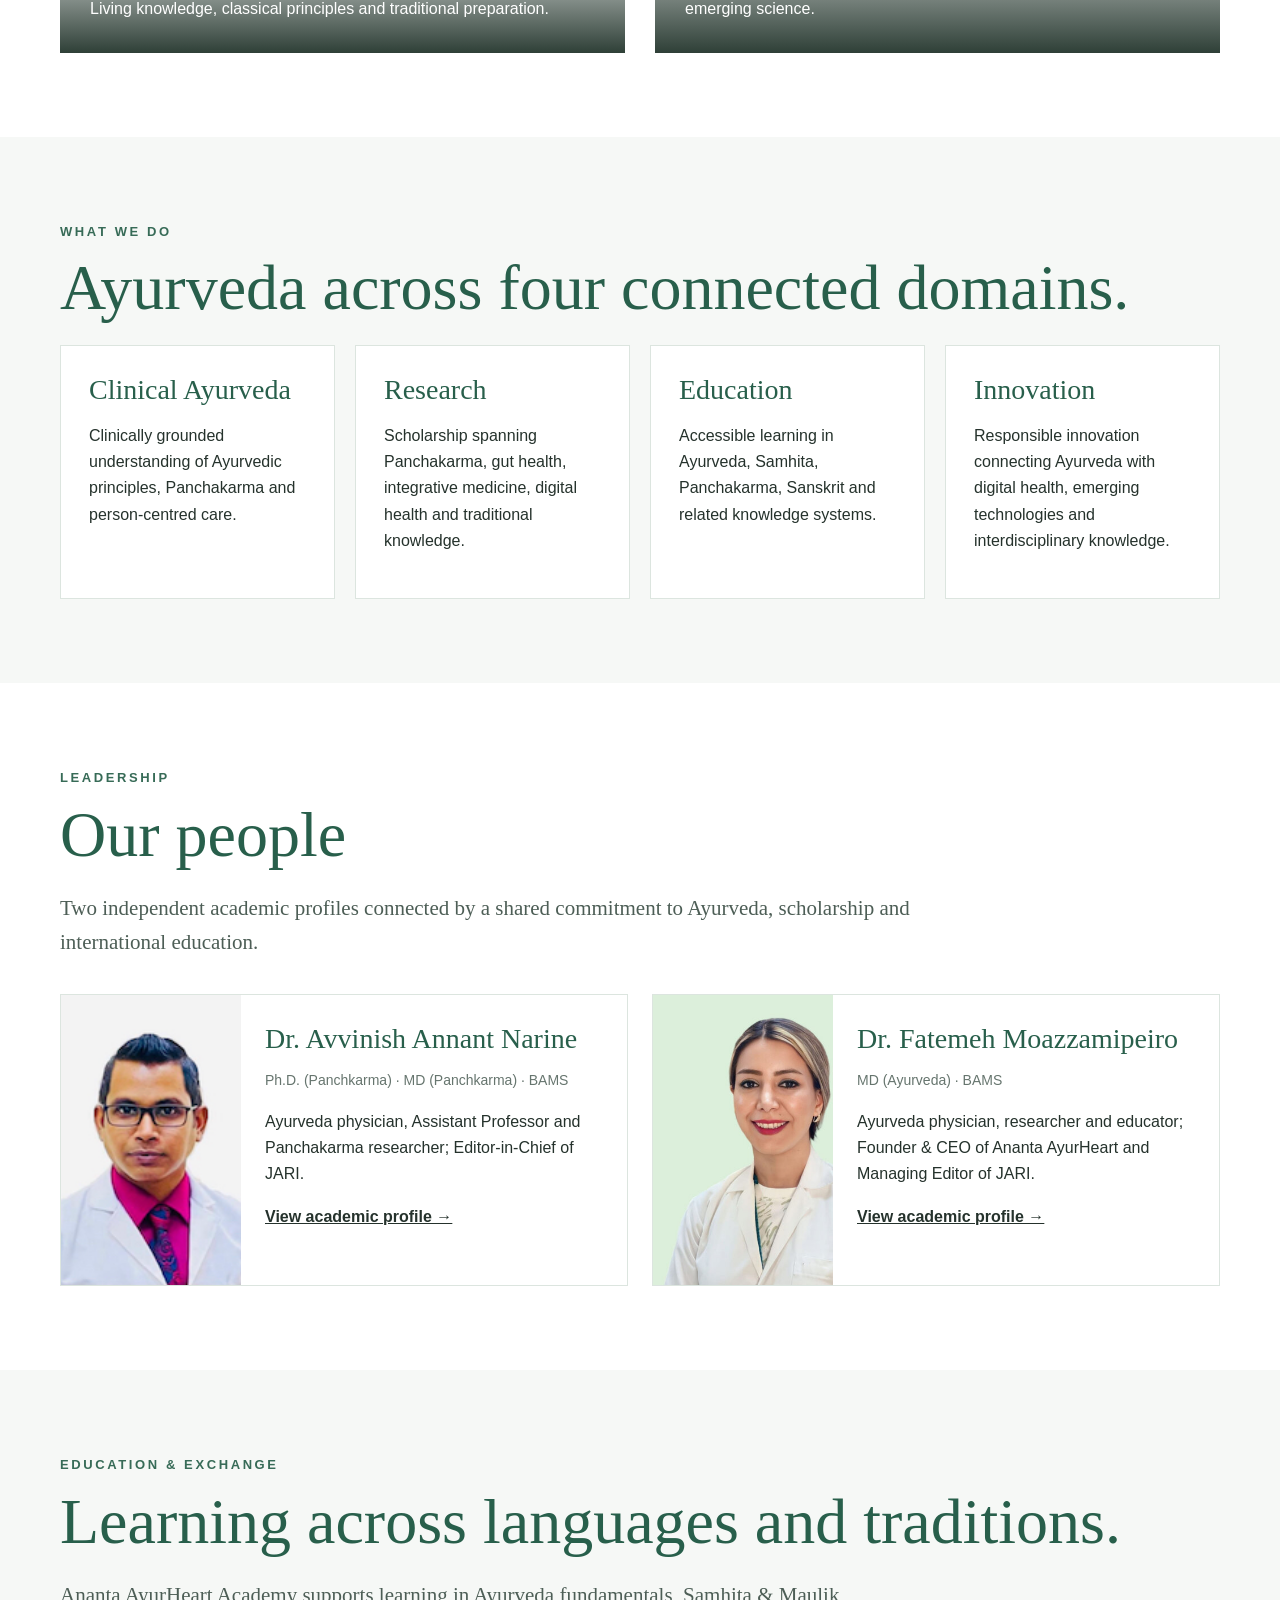
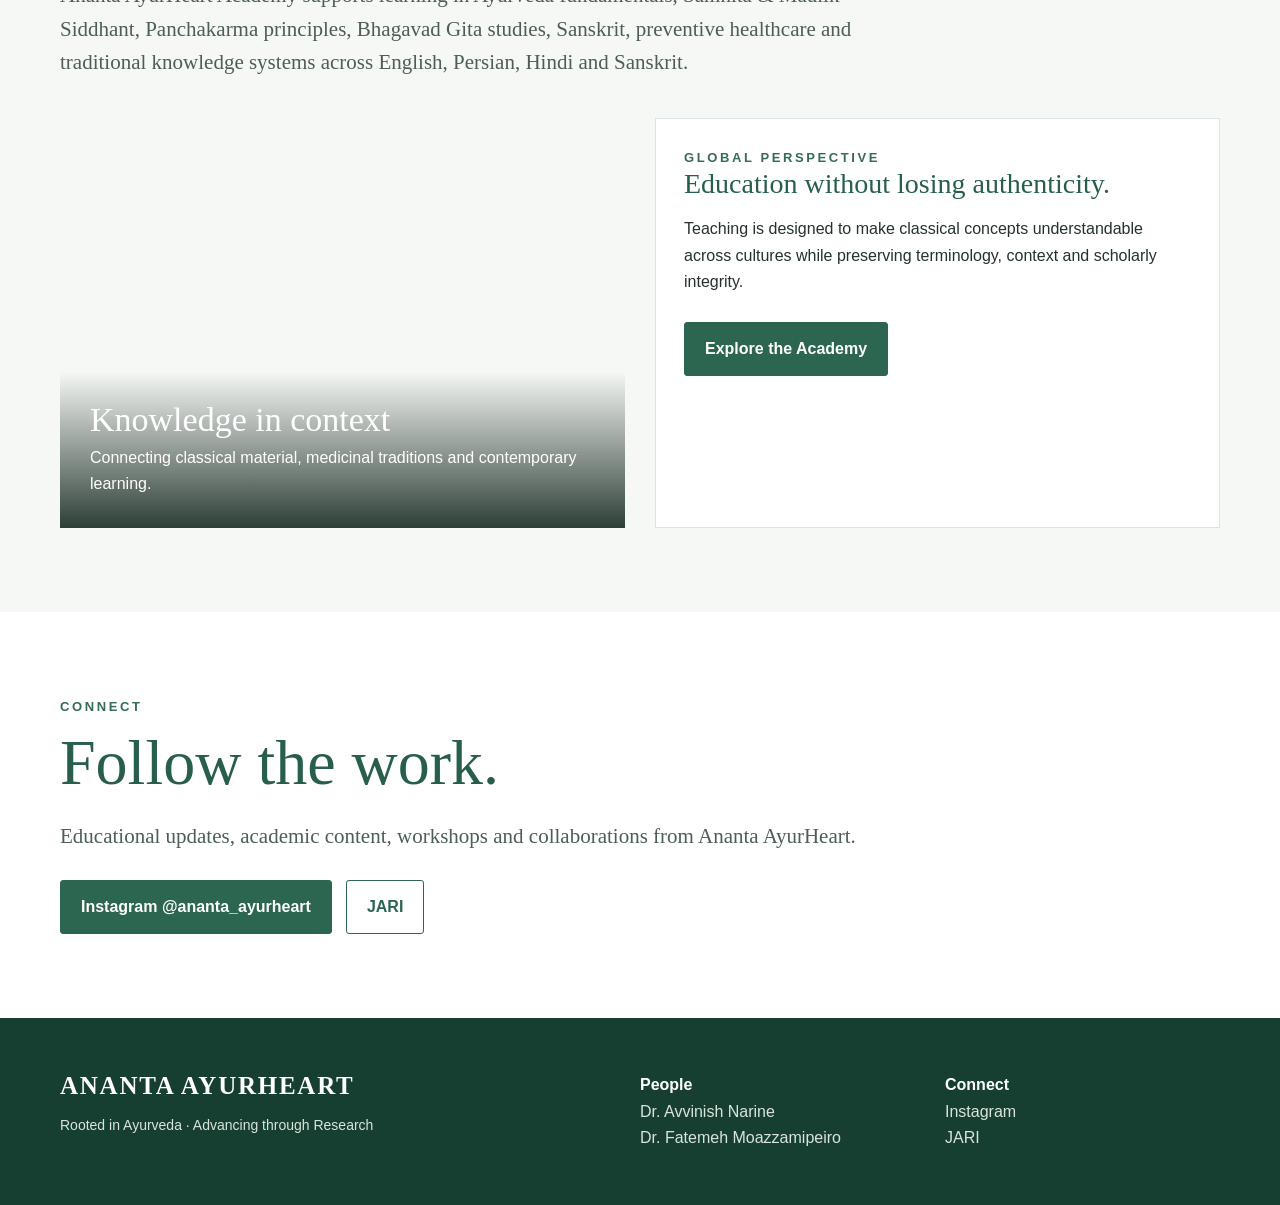
==== commit 414e6ba3: "V5.1" ====
--- a/index.html
+++ b/index.html
@@ -1 +1,2 @@
-<!doctype html><html lang="en"><head><meta charset="utf-8"><meta name="viewport" content="width=device-width,initial-scale=1"><title>Ananta AyurHeart | Ayurveda Research, Education & Innovation</title><meta name="description" content="Ananta AyurHeart is an independent Ayurveda initiative advancing education, research, clinical knowledge, traditional knowledge and interdisciplinary innovation."><link rel="canonical" href="https://ananta-ayurheart.pages.dev/"><link rel="stylesheet" href="styles.css"><meta property="og:title" content="Ananta AyurHeart"><meta property="og:description" content="Rooted in Ayurveda. Advancing through research, education and innovation."><meta property="og:type" content="website"><meta property="og:url" content="https://ananta-ayurheart.pages.dev/"><meta property="og:image" content="https://images.unsplash.com/photo-1768729340164-7d83fe18384d?auto=format&fit=crop&fm=jpg&q=82&w=1800"><script type="application/ld+json">{"@context": "https://schema.org", "@type": "Organization", "@id": "https://ananta-ayurheart.pages.dev/#organization", "name": "Ananta AyurHeart", "url": "https://ananta-ayurheart.pages.dev/", "description": "Independent Ayurveda initiative advancing education, research, clinical knowledge and interdisciplinary innovation.", "sameAs": ["https://www.instagram.com/ananta_ayurheart/"], "founder": {"@id": "https://ananta-ayurheart.pages.dev/people/fatemeh-moazzamipeiro/#person"}, "member": [{"@id": "https://ananta-ayurheart.pages.dev/people/avvinish-annant-narine/#person"}, {"@id": "https://ananta-ayurheart.pages.dev/people/fatemeh-moazzamipeiro/#person"}]}</script></head><body><div class="topbar"></div><nav class="nav"><div class="wrap navin"><a class="brand" href="index.html">ANANTA AYURHEART<small>Ayurveda · Research · Education · Innovation</small></a><div class="navlinks"><a href="index.html#about">About</a><a href="index.html#people">People</a><a href="index.html#research">Research</a><a href="index.html#academy">Education</a><a href="index.html#contact">Connect</a></div></div></nav><header class="hero"><div class="wrap hero-grid"><div class="hero-copy"><div class="eyebrow">Ayurveda · Research · Education · Innovation</div><h1>Ananta<br>AyurHeart</h1><p class="deck">An independent Ayurveda initiative advancing education, research, clinical knowledge and interdisciplinary innovation.</p><div class="btns"><a class="btn" href="#people">Meet our people</a><a class="btn alt" href="#research">Explore our work</a></div></div><div class="hero-image" role="img" aria-label="Turmeric roots, leaves and powder representing Ayurveda" style="background-image:url('https://images.unsplash.com/photo-1768729340164-7d83fe18384d?auto=format&fit=crop&fm=jpg&q=82&w=1800')"></div></div></header><div class="trust"><div class="wrap"><div>Classical Ayurveda</div><div>Clinical Scholarship</div><div>Research & Innovation</div><div>Global Education</div></div></div><main><section id="about"><div class="wrap"><div class="eyebrow">About Ananta AyurHeart</div><h2 class="section-title">Classical foundations.<br>Contemporary scholarship.</h2><p class="lead">Ananta AyurHeart brings together classical Ayurveda, clinical thinking, academic research and accessible education. Its work supports authentic traditional knowledge while encouraging rigorous scholarship, responsible innovation and international exchange.</p><div class="editorial-grid"><div class="image-card" style="background-image:url('https://images.unsplash.com/photo-1768729340731-85e386e62529?auto=format&fit=crop&fm=jpg&q=80&w=1200')"><div class="caption"><h3>Rooted in tradition</h3><div>Living knowledge, classical principles and traditional preparation.</div></div></div><div class="image-card" style="background-image:url('https://images.unsplash.com/photo-1631556760585-2e846196d5a9?auto=format&fit=crop&fm=jpg&q=80&w=1200')"><div class="caption"><h3>Driven by inquiry</h3><div>Research-minded exploration across Ayurveda, integrative health and emerging science.</div></div></div></div></div></section><section class="soft" id="research"><div class="wrap"><div class="eyebrow">What we do</div><h2 class="section-title">Ayurveda across four connected domains.</h2><div class="grid3"><div class="card"><h3>Clinical Ayurveda</h3><p>Clinically grounded understanding of Ayurvedic principles, Panchakarma and person-centred care.</p></div><div class="card"><h3>Research</h3><p>Scholarship spanning Panchakarma, gut health, integrative medicine, digital health and traditional knowledge.</p></div><div class="card"><h3>Education</h3><p>Accessible learning in Ayurveda, Samhita, Panchakarma, Sanskrit and related knowledge systems.</p></div></div></div></section><section id="people"><div class="wrap"><div class="eyebrow">Leadership</div><h2 class="section-title">Our people</h2><p class="lead">Two independent academic profiles connected by a shared commitment to Ayurveda, scholarship and international education.</p><div class="people"><div class="card person-card"><div class="person-photo"><img src="assets/images/avvinish-annant-narine.jpg" alt="Dr. Avvinish Annant Narine"></div><div class="person-copy"><h3>Dr. Avvinish Annant Narine</h3><p class="small">Ph.D. (Panchkarma) · MD (Panchkarma) · BAMS</p><p>Ayurveda physician, Assistant Professor and Panchakarma researcher; Editor-in-Chief of JARI.</p><p><a href="people/avvinish-annant-narine/"><b>View academic profile →</b></a></p></div></div><div class="card person-card"><div class="person-photo"><img src="assets/images/fatemeh-moazzamipeiro.png" alt="Dr. Fatemeh Moazzamipeiro"></div><div class="person-copy"><h3>Dr. Fatemeh Moazzamipeiro</h3><p class="small">MD (Ayurveda) · BAMS</p><p>Ayurveda physician, researcher and educator; Founder & CEO of Ananta AyurHeart and Managing Editor of JARI.</p><p><a href="people/fatemeh-moazzamipeiro/"><b>View academic profile →</b></a></p></div></div></div></div></section><section id="academy" class="soft"><div class="wrap"><div class="eyebrow">Education & exchange</div><h2 class="section-title">Learning across languages and traditions.</h2><p class="lead">Ananta AyurHeart Academy supports learning in Ayurveda fundamentals, Samhita & Maulik Siddhant, Panchakarma principles, Bhagavad Gita studies, Sanskrit, preventive healthcare and traditional knowledge systems across English, Persian, Hindi and Sanskrit.</p><div class="editorial-grid"><div class="image-card" style="background-image:url('https://images.unsplash.com/photo-1509358271058-acd22cc93898?auto=format&fit=crop&fm=jpg&q=80&w=1200')"><div class="caption"><h3>Knowledge in context</h3><div>Connecting classical material, medicinal traditions and contemporary learning.</div></div></div><div class="card"><div class="eyebrow">Global perspective</div><h3>Education without losing authenticity.</h3><p>Teaching is designed to make classical concepts understandable across cultures while preserving terminology, context and scholarly integrity.</p><div class="btns"><a class="btn" href="https://jari.science/index.php/jari/academy">Explore the Academy</a></div></div></div></div></section><section id="contact"><div class="wrap"><div class="eyebrow">Connect</div><h2 class="section-title">Follow the work.</h2><p class="lead">Educational updates, academic content, workshops and collaborations from Ananta AyurHeart.</p><div class="btns"><a class="btn" href="https://www.instagram.com/ananta_ayurheart/" rel="me">Instagram @ananta_ayurheart</a><a class="btn alt" href="https://jari.science/">JARI</a></div></div></section></main><footer class="footer"><div class="wrap footgrid"><div><div class="brand" style="color:white">ANANTA AYURHEART</div><p class="small" style="color:#d9e4dc">Rooted in Ayurveda · Advancing through Research</p></div><div><b>People</b><br><a href="people/avvinish-annant-narine/">Dr. Avvinish Narine</a><br><a href="people/fatemeh-moazzamipeiro/">Dr. Fatemeh Moazzamipeiro</a></div><div><b>Connect</b><br><a href="https://www.instagram.com/ananta_ayurheart/">Instagram</a><br><a href="https://jari.science/">JARI</a></div></div></footer></body></html>+<!DOCTYPE html>
+<html lang="en"><head><meta charset="utf-8"/><meta content="width=device-width,initial-scale=1" name="viewport"/><title>Ananta AyurHeart | Ayurveda Research, Education &amp; Innovation</title><meta content="Ananta AyurHeart is an independent Ayurveda initiative advancing education, research, clinical knowledge, traditional knowledge and interdisciplinary innovation." name="description"/><link href="https://ananta-ayurheart.pages.dev/" rel="canonical"/><link href="styles.css" rel="stylesheet"/><meta content="Ananta AyurHeart" property="og:title"/><meta content="Rooted in Ayurveda. Advancing through research, education and innovation." property="og:description"/><meta content="website" property="og:type"/><meta content="https://ananta-ayurheart.pages.dev/" property="og:url"/><meta content="https://images.unsplash.com/photo-1768729340164-7d83fe18384d?auto=format&amp;fit=crop&amp;fm=jpg&amp;q=82&amp;w=1800" property="og:image"/><script type="application/ld+json">{"@context": "https://schema.org", "@type": "Organization", "@id": "https://ananta-ayurheart.pages.dev/#organization", "name": "Ananta AyurHeart", "url": "https://ananta-ayurheart.pages.dev/", "description": "Independent Ayurveda initiative advancing education, research, clinical knowledge and interdisciplinary innovation.", "sameAs": ["https://www.instagram.com/ananta_ayurheart/"], "founder": {"@id": "https://ananta-ayurheart.pages.dev/people/fatemeh-moazzamipeiro/#person"}, "member": [{"@id": "https://ananta-ayurheart.pages.dev/people/avvinish-annant-narine/#person"}, {"@id": "https://ananta-ayurheart.pages.dev/people/fatemeh-moazzamipeiro/#person"}]}</script></head><body><div class="topbar"></div><nav class="nav"><div class="wrap navin"><a class="brand" href="index.html">ANANTA AYURHEART<small>Ayurveda · Research · Education · Innovation</small></a><div class="navlinks"><a href="index.html#about">About</a><a href="index.html#people">People</a><a href="index.html#research">Research</a><a href="index.html#academy">Education</a><a href="index.html#contact">Connect</a></div></div></nav><header class="hero"><div class="wrap hero-grid"><div class="hero-copy"><div class="eyebrow">Ayurveda · Research · Education · Innovation</div><h1>Ananta<br/>AyurHeart</h1><p class="deck">An independent Ayurveda initiative advancing education, research, clinical knowledge and interdisciplinary innovation.</p><div class="btns"><a class="btn" href="#people">Meet our people</a><a class="btn alt" href="#research">Explore our work</a></div></div><div aria-label="Turmeric roots, leaves and powder representing Ayurveda" class="hero-image" role="img" style="background-image:url('https://images.unsplash.com/photo-1768729340164-7d83fe18384d?auto=format&amp;fit=crop&amp;fm=jpg&amp;q=82&amp;w=1800')"></div></div></header><div class="trust"><div class="wrap"><div>Classical Ayurveda</div><div>Clinical Scholarship</div><div>Research &amp; Innovation</div><div>Global Education</div></div></div><main><section id="about"><div class="wrap"><div class="eyebrow">About Ananta AyurHeart</div><h2 class="section-title">Classical foundations.<br/>Contemporary scholarship.</h2><p class="lead">Ananta AyurHeart brings together classical Ayurveda, clinical thinking, academic research and accessible education. Its work supports authentic traditional knowledge while encouraging rigorous scholarship, responsible innovation and international exchange.</p><div class="editorial-grid"><div class="image-card" style="background-image:url('https://images.unsplash.com/photo-1768729340731-85e386e62529?auto=format&amp;fit=crop&amp;fm=jpg&amp;q=80&amp;w=1200')"><div class="caption"><h3>Rooted in tradition</h3><div>Living knowledge, classical principles and traditional preparation.</div></div></div><div class="image-card" style="background-image:url('https://images.unsplash.com/photo-1631556760585-2e846196d5a9?auto=format&amp;fit=crop&amp;fm=jpg&amp;q=80&amp;w=1200')"><div class="caption"><h3>Driven by inquiry</h3><div>Research-minded exploration across Ayurveda, integrative health and emerging science.</div></div></div></div></div></section><section class="soft" id="research"><div class="wrap"><div class="eyebrow">What we do</div><h2 class="section-title">Ayurveda across four connected domains.</h2><div class="grid4"><div class="card"><h3>Clinical Ayurveda</h3><p>Clinically grounded understanding of Ayurvedic principles, Panchakarma and person-centred care.</p></div><div class="card"><h3>Research</h3><p>Scholarship spanning Panchakarma, gut health, integrative medicine, digital health and traditional knowledge.</p></div><div class="card"><h3>Education</h3><p>Accessible learning in Ayurveda, Samhita, Panchakarma, Sanskrit and related knowledge systems.</p></div><div class="card"><h3>Innovation</h3><p>Responsible innovation connecting Ayurveda with digital health, emerging technologies and interdisciplinary knowledge.</p></div></div></div></section><section id="people"><div class="wrap"><div class="eyebrow">Leadership</div><h2 class="section-title">Our people</h2><p class="lead">Two independent academic profiles connected by a shared commitment to Ayurveda, scholarship and international education.</p><div class="people"><div class="card person-card"><div class="person-photo"><img alt="Dr. Avvinish Annant Narine" src="assets/images/avvinish-annant-narine.jpg"/></div><div class="person-copy"><h3>Dr. Avvinish Annant Narine</h3><p class="small">Ph.D. (Panchkarma) · MD (Panchkarma) · BAMS</p><p>Ayurveda physician, Assistant Professor and Panchakarma researcher; Editor-in-Chief of JARI.</p><p><a href="people/avvinish-annant-narine/"><b>View academic profile →</b></a></p></div></div><div class="card person-card"><div class="person-photo"><img alt="Dr. Fatemeh Moazzamipeiro" src="assets/images/fatemeh-moazzamipeiro.png"/></div><div class="person-copy"><h3>Dr. Fatemeh Moazzamipeiro</h3><p class="small">MD (Ayurveda) · BAMS</p><p>Ayurveda physician, researcher and educator; Founder &amp; CEO of Ananta AyurHeart and Managing Editor of JARI.</p><p><a href="people/fatemeh-moazzamipeiro/"><b>View academic profile →</b></a></p></div></div></div></div></section><section class="soft" id="academy"><div class="wrap"><div class="eyebrow">Education &amp; exchange</div><h2 class="section-title">Learning across languages and traditions.</h2><p class="lead">Ananta AyurHeart Academy supports learning in Ayurveda fundamentals, Samhita &amp; Maulik Siddhant, Panchakarma principles, Bhagavad Gita studies, Sanskrit, preventive healthcare and traditional knowledge systems across English, Persian, Hindi and Sanskrit.</p><div class="editorial-grid"><div class="image-card" style="background-image:url('https://images.unsplash.com/photo-1509358271058-acd22cc93898?auto=format&amp;fit=crop&amp;fm=jpg&amp;q=80&amp;w=1200')"><div class="caption"><h3>Knowledge in context</h3><div>Connecting classical material, medicinal traditions and contemporary learning.</div></div></div><div class="card"><div class="eyebrow">Global perspective</div><h3>Education without losing authenticity.</h3><p>Teaching is designed to make classical concepts understandable across cultures while preserving terminology, context and scholarly integrity.</p><div class="btns"><a class="btn" href="https://jari.science/index.php/jari/academy">Explore the Academy</a></div></div></div></div></section><section id="contact"><div class="wrap"><div class="eyebrow">Connect</div><h2 class="section-title">Follow the work.</h2><p class="lead">Educational updates, academic content, workshops and collaborations from Ananta AyurHeart.</p><div class="btns"><a class="btn" href="https://www.instagram.com/ananta_ayurheart/" rel="me">Instagram @ananta_ayurheart</a><a class="btn alt" href="https://jari.science/">JARI</a></div></div></section></main><footer class="footer"><div class="wrap footgrid"><div><div class="brand" style="color:white">ANANTA AYURHEART</div><p class="small" style="color:#d9e4dc">Rooted in Ayurveda · Advancing through Research</p></div><div><b>People</b><br/><a href="people/avvinish-annant-narine/">Dr. Avvinish Narine</a><br/><a href="people/fatemeh-moazzamipeiro/">Dr. Fatemeh Moazzamipeiro</a></div><div><b>Connect</b><br/><a href="https://www.instagram.com/ananta_ayurheart/">Instagram</a><br/><a href="https://jari.science/">JARI</a></div></div></footer></body></html>
--- a/styles.css
+++ b/styles.css
@@ -1,4 +1,4 @@
-*{box-sizing:border-box}html{scroll-behavior:smooth}body{margin:0;color:#25322c;background:#fff;font:16px/1.65 -apple-system,BlinkMacSystemFont,"Segoe UI",Arial,sans-serif}a{color:inherit}img{max-width:100%;display:block}.wrap{width:min(1160px,92%);margin:auto}.topbar{height:8px;background:#7ea58c}.nav{background:#fff;border-bottom:1px solid #dce5df;position:sticky;top:0;z-index:10}.navin{min-height:92px;display:flex;align-items:center;justify-content:space-between;gap:24px}.brand{text-decoration:none;color:#285f4b;font:700 25px/1.1 Georgia,serif;letter-spacing:.07em}.brand small{display:block;margin-top:9px;color:#68766f;font:500 13px/1.2 Arial,sans-serif;letter-spacing:.02em}.navlinks{display:flex;gap:24px;font-weight:650}.navlinks a{text-decoration:none}.hero{background:#edf4ef}.hero-grid{display:grid;grid-template-columns:1.02fr .98fr;min-height:620px}.hero-copy{padding:84px 55px 80px 0;display:flex;flex-direction:column;justify-content:center}.eyebrow{text-transform:uppercase;letter-spacing:.2em;font-weight:800;font-size:13px;color:#376b57}.hero h1{font:500 clamp(62px,8vw,108px)/.87 Georgia,serif;color:#285f4b;margin:18px 0 30px}.deck{font:400 25px/1.45 Georgia,serif;color:#43584e;max-width:650px}.hero-image{min-height:620px;background-size:cover;background-position:center;position:relative}.hero-image:after{content:"";position:absolute;inset:0;background:linear-gradient(90deg,rgba(237,244,239,.12),rgba(30,60,47,.08))}.btns{display:flex;gap:14px;flex-wrap:wrap;margin-top:26px}.btn{display:inline-block;padding:13px 20px;border:1px solid #2c6651;background:#2c6651;color:white;text-decoration:none;font-weight:750;border-radius:3px}.btn.alt{background:transparent;color:#2c6651}.trust{border-top:1px solid #dce5df;border-bottom:1px solid #dce5df;background:#fff}.trust .wrap{display:grid;grid-template-columns:repeat(4,1fr);gap:1px;background:#e2e8e4}.trust div div{background:white;padding:24px;text-align:center;font-weight:700;color:#3d554a}section{padding:84px 0}.soft{background:#f6f8f6}.section-title{font:500 clamp(42px,5vw,68px)/1.05 Georgia,serif;color:#285f4b;margin:12px 0 24px}.lead{font:400 21px/1.6 Georgia,serif;max-width:850px;color:#4d5e56}.editorial-grid{display:grid;grid-template-columns:1fr 1fr;gap:30px;margin-top:38px}.image-card{min-height:410px;background-size:cover;background-position:center;position:relative;overflow:hidden}.image-card .caption{position:absolute;bottom:0;left:0;right:0;padding:30px;color:white;background:linear-gradient(transparent,rgba(10,30,20,.85))}.image-card h3{font:500 34px/1.1 Georgia,serif;margin:0 0 7px}.grid3{display:grid;grid-template-columns:repeat(3,1fr);gap:20px}.card{border:1px solid #dce5df;background:white;padding:28px}.card h3{font:500 28px/1.15 Georgia,serif;color:#285f4b;margin:0 0 12px}.people{display:grid;grid-template-columns:1fr 1fr;gap:24px;margin-top:35px}.person-card{display:grid;grid-template-columns:180px 1fr;gap:24px;padding:0;overflow:hidden}.person-photo img{width:100%;height:100%;min-height:290px;object-fit:cover}.person-copy{padding:28px 28px 24px 0}.tag{display:inline-block;background:#edf4ef;color:#285f4b;padding:5px 9px;margin:3px 4px 3px 0;font-size:12px;font-weight:700}.small{font-size:14px;color:#66756e}.footer{background:#173f31;color:white;padding:54px 0}.footgrid{display:grid;grid-template-columns:2fr 1fr 1fr;gap:30px}.footer a{color:#d9e4dc;text-decoration:none}
+*{box-sizing:border-box}html{scroll-behavior:smooth}body{margin:0;color:#25322c;background:#fff;font:16px/1.65 -apple-system,BlinkMacSystemFont,"Segoe UI",Arial,sans-serif}a{color:inherit}img{max-width:100%;display:block}.wrap{width:min(1160px,92%);margin:auto}.topbar{height:8px;background:#7ea58c}.nav{background:#fff;border-bottom:1px solid #dce5df;position:sticky;top:0;z-index:10}.navin{min-height:92px;display:flex;align-items:center;justify-content:space-between;gap:24px}.brand{text-decoration:none;color:#285f4b;font:700 25px/1.1 Georgia,serif;letter-spacing:.07em}.brand small{display:block;margin-top:9px;color:#68766f;font:500 13px/1.2 Arial,sans-serif;letter-spacing:.02em}.navlinks{display:flex;gap:24px;font-weight:650}.navlinks a{text-decoration:none}.hero{background:#edf4ef}.hero-grid{display:grid;grid-template-columns:1.02fr .98fr;min-height:620px}.hero-copy{padding:84px 55px 80px 0;display:flex;flex-direction:column;justify-content:center}.eyebrow{text-transform:uppercase;letter-spacing:.2em;font-weight:800;font-size:13px;color:#376b57}.hero h1{font:500 clamp(62px,8vw,108px)/.87 Georgia,serif;color:#285f4b;margin:18px 0 30px}.deck{font:400 25px/1.45 Georgia,serif;color:#43584e;max-width:650px}.hero-image{min-height:620px;background-size:cover;background-position:center;position:relative}.hero-image:after{content:"";position:absolute;inset:0;background:linear-gradient(90deg,rgba(237,244,239,.12),rgba(30,60,47,.08))}.btns{display:flex;gap:14px;flex-wrap:wrap;margin-top:26px}.btn{display:inline-block;padding:13px 20px;border:1px solid #2c6651;background:#2c6651;color:white;text-decoration:none;font-weight:750;border-radius:3px}.btn.alt{background:transparent;color:#2c6651}.trust{border-top:1px solid #dce5df;border-bottom:1px solid #dce5df;background:#fff}.trust .wrap{display:grid;grid-template-columns:repeat(4,1fr);gap:1px;background:#e2e8e4}.trust div div{background:white;padding:24px;text-align:center;font-weight:700;color:#3d554a}section{padding:84px 0}.soft{background:#f6f8f6}.section-title{font:500 clamp(42px,5vw,68px)/1.05 Georgia,serif;color:#285f4b;margin:12px 0 24px}.lead{font:400 21px/1.6 Georgia,serif;max-width:850px;color:#4d5e56}.editorial-grid{display:grid;grid-template-columns:1fr 1fr;gap:30px;margin-top:38px}.image-card{min-height:410px;background-size:cover;background-position:center;position:relative;overflow:hidden}.image-card .caption{position:absolute;bottom:0;left:0;right:0;padding:30px;color:white;background:linear-gradient(transparent,rgba(10,30,20,.85))}.image-card h3{font:500 34px/1.1 Georgia,serif;margin:0 0 7px}.grid3{display:grid;grid-template-columns:repeat(3,1fr);gap:20px}.grid4{display:grid;grid-template-columns:repeat(4,1fr);gap:20px}.card{border:1px solid #dce5df;background:white;padding:28px}.card h3{font:500 28px/1.15 Georgia,serif;color:#285f4b;margin:0 0 12px}.people{display:grid;grid-template-columns:1fr 1fr;gap:24px;margin-top:35px}.person-card{display:grid;grid-template-columns:180px 1fr;gap:24px;padding:0;overflow:hidden}.person-photo img{width:100%;height:100%;min-height:290px;object-fit:cover}.person-copy{padding:28px 28px 24px 0}.tag{display:inline-block;background:#edf4ef;color:#285f4b;padding:5px 9px;margin:3px 4px 3px 0;font-size:12px;font-weight:700}.small{font-size:14px;color:#66756e}.footer{background:#173f31;color:white;padding:54px 0}.footgrid{display:grid;grid-template-columns:2fr 1fr 1fr;gap:30px}.footer a{color:#d9e4dc;text-decoration:none}
 /* Profiles */.profile-page{color:#263645}.profile-page .topbar{background:#0c5d91}.profile-page .brand{color:#083d63}.profile-page .nav{border-color:#d7e2e9}.profile-mast{background:linear-gradient(120deg,#073d63,#0d6ca5);color:white;padding:58px 0}.crumb{opacity:.78;margin-bottom:18px}.profile-mast h1{font:500 clamp(44px,6vw,76px)/1.02 Georgia,serif;margin:0 0 14px}.subtitle{font-size:21px;max-width:900px}.profile-shell{display:grid;grid-template-columns:300px 1fr;gap:58px;padding-top:55px;padding-bottom:80px}.profile-photo img{width:100%;aspect-ratio:1/1;object-fit:cover;border:1px solid #d7e2e9}.credentials{margin:18px 0 0;font-weight:750;color:#173f59}.facts{margin-top:22px;border-top:3px solid #0c5d91}.fact{padding:14px 0;border-bottom:1px solid #d7e2e9;font-size:14px}.fact b{display:block;color:#0b4f7b;margin-bottom:2px}.profile-links{display:flex;flex-wrap:wrap;gap:8px;margin-top:20px}.profile-link{border:1px solid #b9ccd8;color:#0b5f91;text-decoration:none;padding:8px 10px;font-size:13px;font-weight:750}.profile-intro{font:400 22px/1.55 Georgia,serif;border-bottom:1px solid #d7e2e9;padding-bottom:30px}.tabs{display:flex;flex-wrap:wrap;gap:8px;margin:28px 0 36px;position:sticky;top:100px;background:#fff;padding:10px 0;z-index:4}.tabs a{text-decoration:none;background:#edf4f8;color:#0b5684;padding:8px 11px;font-size:13px;font-weight:700}.profile-content section{padding:0 0 22px;margin-bottom:34px}.profile-content h2{font:500 36px/1.1 Georgia,serif;color:#0a507d;border-bottom:1px solid #d7e2e9;padding-bottom:10px}.profile-content h3{color:#234d67}.research-list{columns:2}.pub{padding:18px 0;border-bottom:1px solid #d7e2e9}.pub-title{font:700 17px/1.45 Georgia,serif;color:#173f59;text-decoration:none}.pub-title:hover{text-decoration:underline}.pub-meta{font-size:14px;color:#60717d;margin-top:5px}.pub-actions{margin-top:8px}.pub-actions a{font-size:13px;font-weight:750;color:#0b5f91;text-decoration:none;margin-right:14px}.profile-page .footer{background:#073d63}.source-note{font-size:12px;color:#778690;margin-top:20px}
-@media(max-width:820px){.navin{min-height:78px}.navlinks{display:none}.brand{font-size:21px}.hero-grid{grid-template-columns:1fr}.hero-copy{padding:58px 0 45px}.hero-image{min-height:360px;order:-1}.hero h1{font-size:62px}.deck{font-size:21px}.trust .wrap{grid-template-columns:1fr 1fr}.editorial-grid,.grid3,.people,.footgrid{grid-template-columns:1fr}.person-card{grid-template-columns:130px 1fr}.person-photo img{min-height:230px}.profile-mast{padding:40px 0}.profile-mast h1{font-size:45px}.subtitle{font-size:18px}.profile-shell{grid-template-columns:1fr;gap:34px;padding-top:35px}.profile-shell aside{display:grid;grid-template-columns:145px 1fr;gap:18px;align-items:start}.profile-photo img{aspect-ratio:1/1}.credentials{margin-top:0}.facts{grid-column:1/-1;margin-top:0}.profile-links{grid-column:1/-1;margin-top:0}.tabs{top:78px;overflow-x:auto;flex-wrap:nowrap}.tabs a{white-space:nowrap}.research-list{columns:1}.profile-content h2{font-size:31px}.profile-intro{font-size:20px}}
+@media(max-width:820px){.navin{min-height:78px}.navlinks{display:none}.brand{font-size:21px}.hero-grid{grid-template-columns:1fr}.hero-copy{padding:58px 0 45px}.hero-image{min-height:360px;order:-1}.hero h1{font-size:62px}.deck{font-size:21px}.trust .wrap{grid-template-columns:1fr 1fr}.editorial-grid,.grid3,.grid4,.people,.footgrid{grid-template-columns:1fr}.person-card{grid-template-columns:130px 1fr}.person-photo img{min-height:230px}.profile-mast{padding:40px 0}.profile-mast h1{font-size:45px}.subtitle{font-size:18px}.profile-shell{grid-template-columns:1fr;gap:34px;padding-top:35px}.profile-shell aside{display:grid;grid-template-columns:145px 1fr;gap:18px;align-items:start}.profile-photo img{aspect-ratio:1/1}.credentials{margin-top:0}.facts{grid-column:1/-1;margin-top:0}.profile-links{grid-column:1/-1;margin-top:0}.tabs{top:78px;overflow-x:auto;flex-wrap:nowrap}.tabs a{white-space:nowrap}.research-list{columns:1}.profile-content h2{font-size:31px}.profile-intro{font-size:20px}}
 @media(max-width:480px){.hero-image{min-height:300px}.hero h1{font-size:55px}.trust .wrap{grid-template-columns:1fr 1fr}.person-card{grid-template-columns:1fr}.person-photo img{height:300px;min-height:0}.person-copy{padding:0 24px 25px}.profile-shell aside{grid-template-columns:115px 1fr}.profile-mast h1{font-size:39px}}
